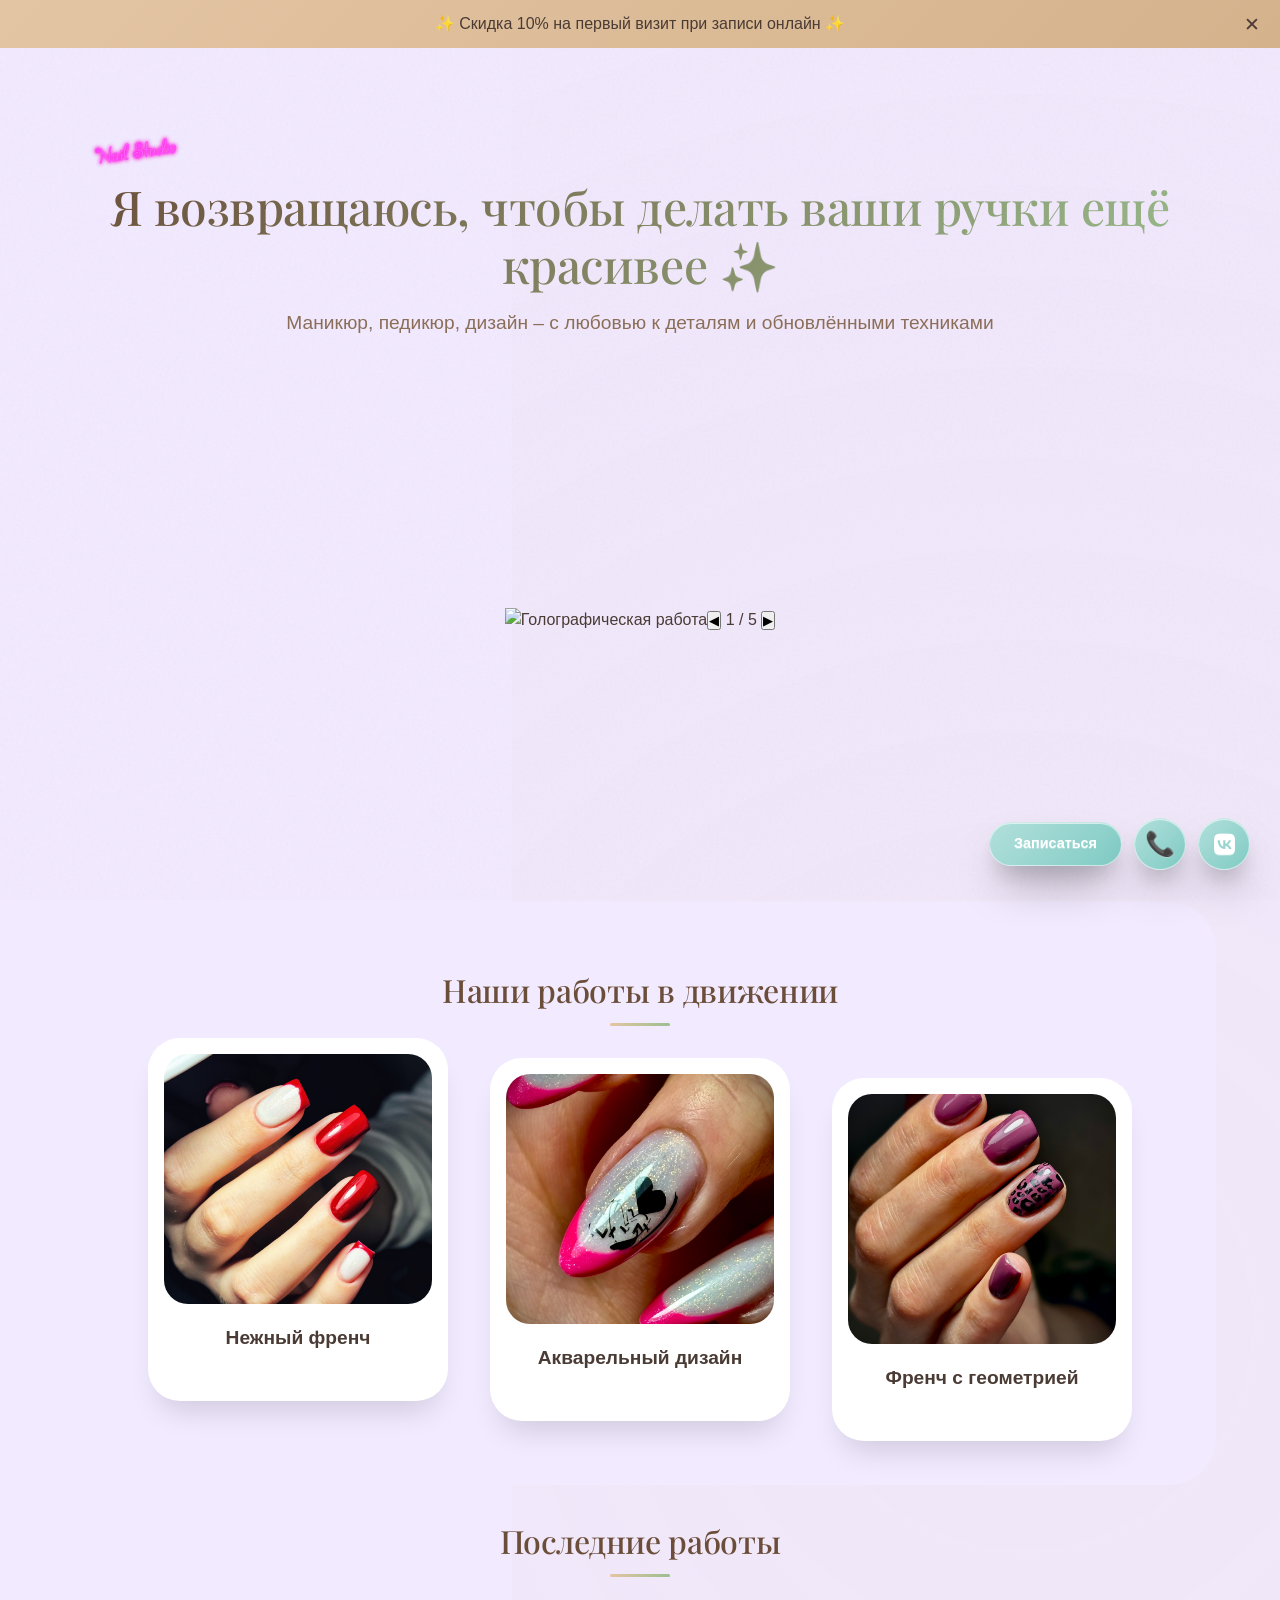
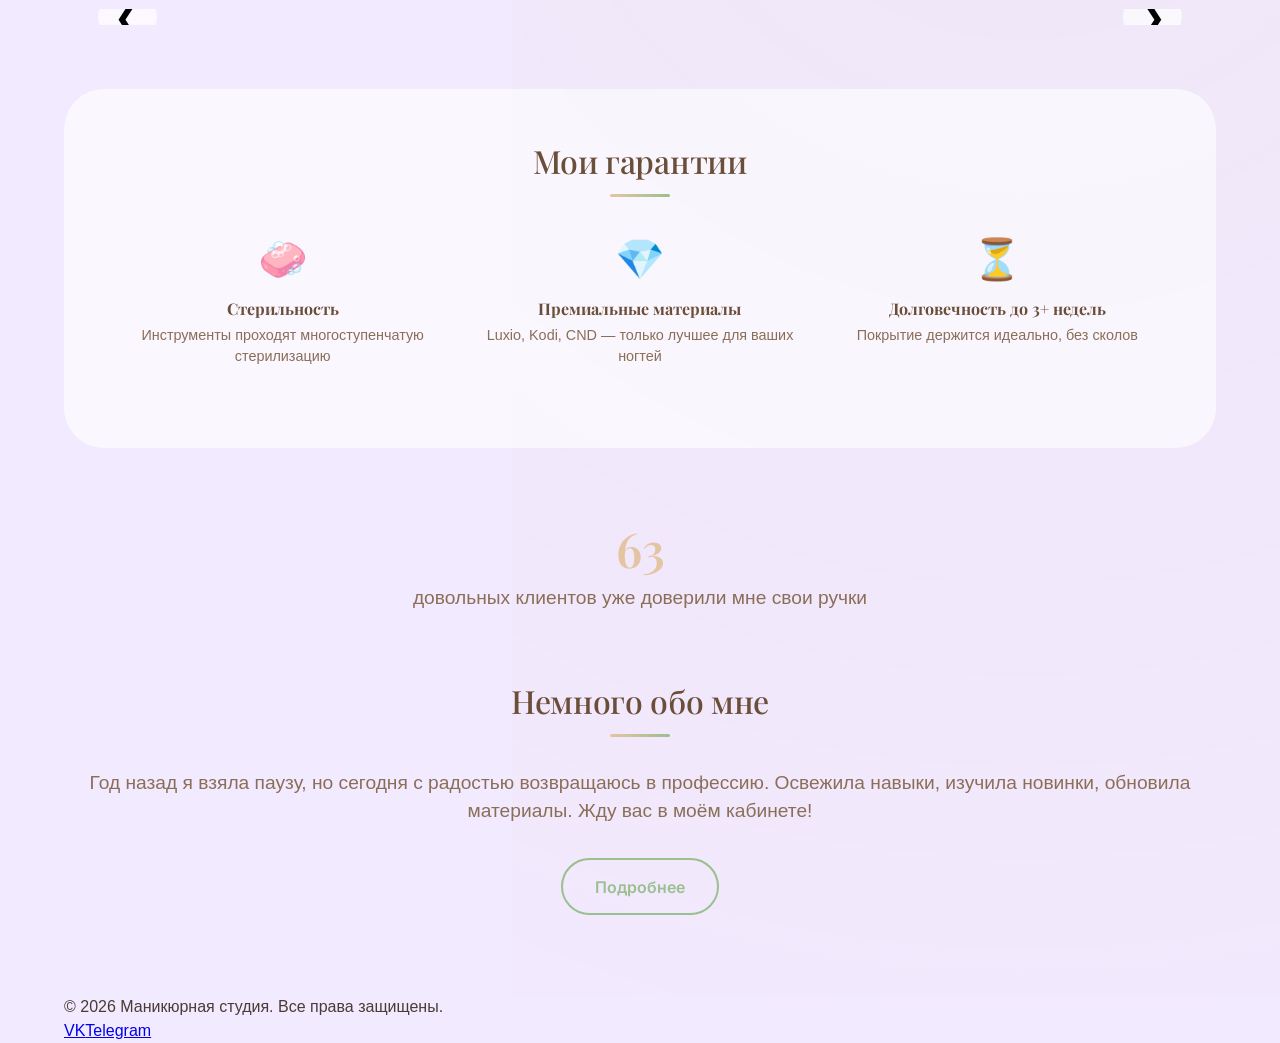
==== index.html @ 7c1c1760 "Update index.html" ====
<!DOCTYPE html>
<html lang="ru">
<head>
    <meta charset="UTF-8">
    <meta name="viewport" content="width=device-width, initial-scale=1.0, viewport-fit=cover">
    <title>Маникюрная студия | Портфолио</title>
    <link rel="stylesheet" href="style.css">
    <link rel="preconnect" href="https://fonts.googleapis.com">
    <link rel="preconnect" href="https://fonts.gstatic.com" crossorigin>
    <link href="https://fonts.googleapis.com/css2?family=Inter:opsz,wght@14..32,300;14..32,400;14..32,500;14..32,600&family=Playfair+Display:wght@400;500;600&display=swap" rel="stylesheet">
<!-- Подключение иконки VK -->
    <link rel="stylesheet" href="https://cdnjs.cloudflare.com/ajax/libs/font-awesome/6.0.0-beta3/css/all.min.css">
    <!-- Schema.org разметка -->
    <script type="application/ld+json">
    {
        "@context": "https://schema.org",
        "@type": "LocalBusiness",
        "name": "Маникюрная студия",
        "image": "https://murad-garaev.github.io/nail-portfolio/images/logo.jpg",
        "telephone": "+7 999 123-45-67",
        "email": "anna.nail@example.com",
        "priceRange": "₽₽",
        "aggregateRating": {
            "@type": "AggregateRating",
            "ratingValue": "5.0",
            "reviewCount": "150"
        }
    }
    </script>
</head>
<body>

<!-- Акционный баннер -->
<div class="promo-banner" id="promoBanner">
    ✨ Скидка 10% на первый визит при записи онлайн ✨
    <button class="close-banner" onclick="this.parentElement.style.display='none'">✕</button>
</div>


<main>
    <section class="hero">
        
        <div class="container hero-content">
            <!-- ЛОГОТИП ТЕПЕРЬ ЗДЕСЬ -->
            <div class="hero-logo">
                <img src="images/logo.png" alt="Nail Studio" class="logo-image">
            </div>
            
            <h1 id="heroTitle" class="nail-liquid-hero">Я возвращаюсь, чтобы делать ваши ручки ещё красивее ✨</h1>
            <p id="heroText">Маникюр, педикюр, дизайн – с любовью к деталям</p>

<!-- СЕКЦИЯ ГОЛОГРАФИЧЕСКОГО ПОДИУМА -->
<section class="hologram-podium">
    <div class="podium-container">
        <!-- 3D подиум (цилиндр) -->
        <div class="podium-cylinder">
            <div class="podium-top"></div>
            <div class="podium-body"></div>
            <div class="podium-shadow"></div>
        </div>

        <!-- Контейнер для фотографии и голограммы -->
        <div class="hologram-stage">
            <div class="light-beams" id="lightBeams"></div>
            <img id="hologramImage" class="hologram-img" src="" alt="Голографическая работа">
        </div>

        <!-- Кнопки управления -->
        <div class="podium-controls">
            <button class="ctrl-btn prev-btn" id="prevPhoto">◀</button>
            <span class="photo-counter" id="photoCounter">1 / 5</span>
            <button class="ctrl-btn next-btn" id="nextPhoto">▶</button>
        </div>
    </div>
</section>
            <!-- ДВИЖУЩИЕСЯ БЛОКИ ПО ДИАГОНАЛИ -->
<section class="moving-cards">
    <div class="container">
        <h2>Наши работы в движении</h2>
        <div class="cards-wrapper diagonal-layout">
            <!-- Блок 1: верхний левый, движется влево -->
            <div class="card moving-left diagonal-up" id="card1">
                <img src="images/card1.jpg" alt="Работа 1" loading="lazy">
                <p>Нежный френч</p>
            </div>
            <!-- Блок 2: центральный, движется вправо -->
            <div class="card moving-right diagonal-center" id="card2">
                <img src="images/card2.jpg" alt="Работа 2" loading="lazy">
                <p>Акварельный дизайн</p>
            </div>
            <!-- Блок 3: нижний правый, движется влево -->
            <div class="card moving-left diagonal-down" id="card3">
                <img src="images/card3.jpg" alt="Работа 3" loading="lazy">
                <p>Френч с геометрией</p>
            </div>
        </div>
    </div>
</section>
            
    <!-- Слайдер последних работ -->
    <section class="featured-works">
        <div class="container">
            <h2>Последние работы</h2>
            <div class="slider-container">
                <div class="slider-track"></div>
                <button class="slider-prev">❮</button>
                <button class="slider-next">❯</button>
                <div class="slider-dots"></div>
            </div>
        </div>
    </section>

    <!-- Блок гарантий -->
    <section class="guarantees animate-on-scroll">
        <div class="container">
            <h2>Мои гарантии</h2>
            <div class="guarantees-grid">
                <div class="guarantee-item">
                    <div class="guarantee-icon">🧼</div>
                    <h4>Стерильность</h4>
                    <p>Инструменты проходят многоступенчатую стерилизацию</p>
                </div>
                <div class="guarantee-item">
                    <div class="guarantee-icon">💎</div>
                    <h4>Премиальные материалы</h4>
                    <p>Luxio, Kodi, CND — только лучшее для ваших ногтей</p>
                </div>
                <div class="guarantee-item">
                    <div class="guarantee-icon">⏳</div>
                    <h4>Долговечность до 3+ недель</h4>
                    <p>Покрытие держится идеально, без сколов</p>
                </div>
            </div>
        </div>
    </section>

    <!-- Счётчик клиентов -->
    <section class="counter-section animate-on-scroll">
        <div class="container">
            <div class="counter-number" data-target="150">0</div>
            <p>довольных клиентов уже доверили мне свои ручки</p>
        </div>
    </section>

    <!-- Короткое "Обо мне" -->
    <section class="about-short animate-on-scroll">
        <div class="container">
            <h2>Немного обо мне</h2>
            <div id="shortAbout"></div>
            <a href="about.html" class="btn-secondary">Подробнее</a>
        </div>
    </section>
</main>

<footer>
    <div class="container">
        <p>&copy; 2026 Маникюрная студия. Все права защищены.</p>
        <div class="socials" id="footerSocials"></div>
    </div>
</footer>

<!-- Липкая кнопка для мобильных -->
<div class="floating-buttons">
    <a href="https://vk.com/away.php?to=https%3A%2F%2Fdikidi.ru%2F2018495" class="floating-btn floating-btn--main" target="_blank">
        Записаться
    </a>
    <a href="tel:+79066529488" class="floating-btn floating-btn--call">
        📞
    </a>
    <a href="https://vk.ru/garaeva_studio" class="floating-btn floating-btn--vk" target="_blank">
        <i class="fab fa-vk"></i>
    </a>
</div>

<script src="script.js"></script>
</body>
</html>
---- style.css ----
/* ========== БАЗОВЫЕ СТИЛИ ========== */
* {
    margin: 0;
    padding: 0;
    box-sizing: border-box;
}

body {
    font-family: 'Montserrat', sans-serif;
    background: #f2eaff;   /* пастельно-лавандовый */
    color: #4a3b35;        /* тёмный тёплый оттенок для текста (как был) */
    line-height: 1.5;
    scroll-behavior: smooth;
}

/* Текстура "холст" */
body::before {
    content: '';
    position: fixed;
    top: 0;
    left: 0;
    width: 100%;
    height: 100%;
    background-image: url("data:image/svg+xml,%3Csvg viewBox='0 0 400 400' xmlns='http://www.w3.org/2000/svg'%3E%3Cfilter id='noise'%3E%3CfeTurbulence type='fractalNoise' baseFrequency='0.8' numOctaves='3' stitchTiles='stitch'/%3E%3C/filter%3E%3Crect width='100%25' height='100%25' filter='url(%23noise)' opacity='0.05'/%3E%3C/svg%3E");
    pointer-events: none;
    z-index: 0;
}

.container {
    max-width: 1200px;
    margin: 0 auto;
    padding: 0 24px;
    position: relative;
    z-index: 1;
}

/* ========== ТИПОГРАФИКА ========== */
h1, h2, h3 {
    font-family: 'Playfair Display', serif;
    font-weight: 500;
    letter-spacing: -0.01em;
}

h1 {
    font-size: 3rem;
    line-height: 1.2;
    margin-bottom: 1rem;
    background: linear-gradient(135deg, #6b4e3a, #9bbf8f);
    -webkit-background-clip: text;
    background-clip: text;
    color: transparent;
}

h2 {
    font-size: 2rem;
    margin-bottom: 2rem;
    text-align: center;
    color: #6b4e3a;
    position: relative;
    padding-bottom: 0.75rem;
}

h2::after {
    content: '';
    position: absolute;
    bottom: 0;
    left: 50%;
    transform: translateX(-50%);
    width: 60px;
    height: 3px;
    background: linear-gradient(90deg, #e4c5a3, #9bbf8f);
    border-radius: 3px;
}

/* ========== ШАПКА ========== */
header {
    background: rgba(255, 255, 255, 0.95);
    backdrop-filter: blur(10px);
    box-shadow: 0 2px 20px rgba(0, 0, 0, 0.03);
    position: sticky;
    top: 0;
    z-index: 1000;
    border-bottom: 1px solid rgba(155, 191, 143, 0.2);
}

.header-flex {
    display: flex;
    justify-content: space-between;
    align-items: center;
    padding: 1rem 0;
}

.logo {
    font-family: 'Playfair Display', serif;
    font-size: 1.5rem;
    font-weight: 600;
    background: linear-gradient(135deg, #9bbf8f, #e4c5a3);
    -webkit-background-clip: text;
    background-clip: text;
    color: transparent;
    letter-spacing: -0.5px;
}

nav ul {
    display: flex;
    list-style: none;
    gap: 2rem;
}

nav a {
    text-decoration: none;
    color: #6b4e3a;
    font-weight: 500;
    transition: all 0.2s ease;
    position: relative;
}

nav a::after {
    content: '';
    position: absolute;
    bottom: -5px;
    left: 0;
    width: 0;
    height: 2px;
    background: #e4c5a3;
    transition: width 0.2s ease;
}

nav a:hover::after {
    width: 100%;
}

nav a:hover {
    color: #e4c5a3;
}

.mobile-menu-btn {
    display: none;
    font-size: 1.8rem;
    cursor: pointer;
    color: #6b4e3a;
}

/* Мобильное меню (полупрозрачное) */
.mobile-nav-overlay {
    position: fixed;
    top: 0;
    left: 0;
    width: 100%;
    height: 100%;
    background: rgba(255, 250, 245, 0.97);
    backdrop-filter: blur(12px);
    z-index: 2000;
    display: flex;
    flex-direction: column;
    justify-content: center;
    align-items: center;
    transform: translateX(100%);
    transition: transform 0.3s ease;
}

.mobile-nav-overlay.active {
    transform: translateX(0);
}

.mobile-nav-overlay ul {
    list-style: none;
    text-align: center;
    padding: 0;
}

.mobile-nav-overlay li {
    margin: 1.5rem 0;
}

.mobile-nav-overlay a {
    font-size: 1.5rem;
    text-decoration: none;
    color: #6b4e3a;
    font-weight: 500;
}

.mobile-nav-close {
    position: absolute;
    top: 20px;
    right: 20px;
    font-size: 2rem;
    cursor: pointer;
    color: #6b4e3a;
}

/* ========== ГЕРОЙ ========== */
.hero {
    padding: 80px 0;
    text-align: center;
    position: relative;
    overflow: hidden;
}

.hero::before {
    content: '';
    position: absolute;
    top: -50%;
    right: -20%;
    width: 80%;
    height: 200%;
    background: radial-gradient(circle, rgba(228,197,163,0.08) 0%, transparent 70%);
    pointer-events: none;
}

.hero-content {
    position: relative;
    z-index: 1;
}

.hero p {
    font-size: 1.2rem;
    color: #8b6e58;
    margin-bottom: 2rem;
}

/* ========== КНОПКИ ========== */
.btn-primary, .btn-secondary, .btn-sticky {
    display: inline-block;
    padding: 0.9rem 2rem;
    border-radius: 60px;
    text-decoration: none;
    font-weight: 600;
    transition: all 0.2s ease;
    cursor: pointer;
    border: none;
    font-family: 'Inter', sans-serif;
}

.btn-primary {
    background: linear-gradient(135deg, #9bbf8f, #7fa372);
    color: white;
    box-shadow: 0 8px 20px rgba(155, 191, 143, 0.3);
}

.btn-primary:hover {
    transform: translateY(-2px);
    box-shadow: 0 12px 28px rgba(155, 191, 143, 0.4);
    filter: brightness(1.02);
}

.btn-secondary {
    background: transparent;
    border: 2px solid #9bbf8f;
    color: #9bbf8f;
}

.btn-secondary:hover {
    background: #9bbf8f;
    color: white;
    transform: translateY(-2px);
    box-shadow: 0 8px 20px rgba(155, 191, 143, 0.2);
}

/* Акционная кнопка */
.btn-accent {
    background: linear-gradient(135deg, #e4c5a3, #d4b28c);
    color: #4a3b35;
    box-shadow: 0 4px 12px rgba(228,197,163,0.3);
}

.btn-accent:hover {
    transform: translateY(-2px);
    box-shadow: 0 8px 20px rgba(228,197,163,0.4);
    filter: brightness(1.02);
}

/* Липкая кнопка для мобильных */
.btn-sticky {
    position: fixed;
    bottom: 20px;
    right: 20px;
    background: linear-gradient(135deg, #e4c5a3, #d4b28c);
    color: #4a3b35;
    box-shadow: 0 4px 20px rgba(0,0,0,0.2);
    z-index: 1000;
    display: none;
    padding: 0.8rem 1.5rem;
}

@media (max-width: 768px) {
    .btn-sticky {
        display: block;
    }
}

/* ========== КАРТОЧКИ ========== */
.works-grid, .services-list, .reviews-grid, .blog-list {
    display: grid;
    grid-template-columns: repeat(auto-fill, minmax(300px, 1fr));
    gap: 2rem;
    margin: 3rem 0;
}

.work-card, .service-item, .review-card, .blog-post {
    background: white;
    border-radius: 32px;
    overflow: hidden;
    box-shadow: 0 20px 35px -12px rgba(0, 0, 0, 0.15);
    transition: all 0.3s ease;
    cursor: pointer;
}

.work-card:hover, .service-item:hover, .review-card:hover, .blog-post:hover {
    transform: translateY(-8px);
    box-shadow: 0 30px 45px -15px rgba(0, 0, 0, 0.25);
}

.work-card img {
    width: 100%;
    height: 280px;
    object-fit: cover;
    transition: transform 0.4s ease;
}

.work-card:hover img {
    transform: scale(1.03);
}

.work-card h3, .service-item h3, .review-card h3 {
    padding: 1.2rem 1.2rem 0.5rem;
    font-size: 1.2rem;
    color: #6b4e3a;
    font-family: 'Playfair Display', serif;
}

.work-card p, .service-item p, .review-card p {
    padding: 0 1.2rem 1.2rem;
    color: #8b6e58;
}

.price {
    display: inline-block;
    margin-top: 0.5rem;
    font-size: 1.2rem;
    font-weight: 600;
    color: #e4c5a3;
}

/* ========== БЛОК ГАРАНТИЙ ========== */
.guarantees {
    background: rgba(255, 255, 255, 0.6);
    border-radius: 40px;
    padding: 3rem 2rem;
    margin: 4rem 0;
    text-align: center;
}

.guarantees-grid {
    display: flex;
    justify-content: center;
    flex-wrap: wrap;
    gap: 2rem;
    margin-top: 2rem;
}

.guarantee-item {
    flex: 1;
    min-width: 180px;
    text-align: center;
}

.guarantee-icon {
    font-size: 2.5rem;
    margin-bottom: 0.5rem;
}

.guarantee-item h4 {
    font-family: 'Playfair Display', serif;
    margin-bottom: 0.25rem;
    color: #6b4e3a;
}

.guarantee-item p {
    font-size: 0.9rem;
    color: #8b6e58;
}

/* ========== СЧЁТЧИК КЛИЕНТОВ ========== */
.counter-section {
    text-align: center;
    margin: 4rem 0;
}

.counter-number {
    font-size: 3rem;
    font-weight: 600;
    color: #e4c5a3;
    font-family: 'Playfair Display', serif;
}

/* ========== АКЦИОННЫЙ БАННЕР ========== */
.promo-banner {
    background: linear-gradient(135deg, #e4c5a3, #d4b28c);
    color: #4a3b35;
    text-align: center;
    padding: 0.75rem;
    font-weight: 500;
    position: relative;
    z-index: 1001;
}

.promo-banner .close-banner {
    position: absolute;
    right: 20px;
    top: 50%;
    transform: translateY(-50%);
    cursor: pointer;
    background: none;
    border: none;
    font-size: 1.2rem;
    color: #4a3b35;
}

/* ========== ФОРМА ЗАПИСИ ========== */
.booking-form {
    background: white;
    border-radius: 32px;
    padding: 2rem;
    max-width: 500px;
    margin: 2rem auto;
    box-shadow: 0 20px 35px -12px rgba(0, 0, 0, 0.1);
}

.form-group {
    margin-bottom: 1rem;
}

.form-group input {
    width: 100%;
    padding: 0.8rem;
    border: 1px solid #e4c5a3;
    border-radius: 60px;
    font-family: 'Inter', sans-serif;
}

.form-group input:focus {
    outline: none;
    border-color: #9bbf8f;
    box-shadow: 0 0 0 3px rgba(155,191,143,0.2);
}

/* ========== АНИМАЦИИ ========== */
@keyframes fadeInUp {
    from {
        opacity: 0;
        transform: translateY(20px);
    }
    to {
        opacity: 1;
        transform: translateY(0);
    }
}

.animate-on-scroll {
    opacity: 0;
    transform: translateY(20px);
    transition: opacity 0.6s ease, transform 0.6s ease;
}

.animate-on-scroll.visible {
    opacity: 1;
    transform: translateY(0);
}

/* ========== ЛАЙТБОКС ========== */
.lightbox {
    display: none;
    position: fixed;
    top: 0;
    left: 0;
    width: 100%;
    height: 100%;
    background: rgba(0, 0, 0, 0.9);
    z-index: 2000;
    justify-content: center;
    align-items: center;
    cursor: pointer;
}

.lightbox.active {
    display: flex;
}

.lightbox img {
    max-width: 90%;
    max-height: 90%;
    object-fit: contain;
    border-radius: 16px;
    box-shadow: 0 20px 40px rgba(0, 0, 0, 0.3);
}

.lightbox-close {
    position: absolute;
    top: 20px;
    right: 30px;
    color: white;
    font-size: 40px;
    font-weight: 300;
    cursor: pointer;
    transition: transform 0.2s;
}

.lightbox-close:hover {
    transform: scale(1.1);
}

/* ========== АДАПТИВНОСТЬ ========== */
@media (max-width: 768px) {
    .container {
        padding: 0 20px;
    }

    h1 {
        font-size: 2rem;
    }

    h2 {
        font-size: 1.5rem;
    }

    nav ul {
        display: none;
    }

    .mobile-menu-btn {
        display: block;
    }

    .works-grid, .services-list, .reviews-grid, .blog-list {
        grid-template-columns: 1fr;
        gap: 1.5rem;
    }

    .hero {
        padding: 50px 0;
    }

    .guarantees-grid {
        flex-direction: column;
        align-items: center;
    }
}

/* ========== СЛАЙДЕР ========== */
.slider-container {
    position: relative;
    overflow: hidden;
    border-radius: 32px;
    margin: 2rem 0;
}

.slider-track {
    display: flex;
    transition: transform 0.5s ease;
}

.slider-slide {
    flex: 0 0 100%;
    text-align: center;
    padding: 1rem;
}

.slider-slide img {
    width: 100%;
    max-height: 400px;
    object-fit: cover;
    border-radius: 24px;
}

.slider-prev, .slider-next {
    position: absolute;
    top: 50%;
    transform: translateY(-50%);
    background: rgba(255,255,255,0.7);
    border: none;
    font-size: 2rem;
    cursor: pointer;
    padding: 0.5rem 1rem;
    border-radius: 50%;
    backdrop-filter: blur(4px);
    transition: 0.2s;
}

.slider-prev:hover, .slider-next:hover {
    background: rgba(255,255,255,0.9);
}

.slider-prev { left: 10px; }
.slider-next { right: 10px; }

.slider-dots {
    text-align: center;
    margin-top: 1rem;
}

.dot {
    display: inline-block;
    width: 10px;
    height: 10px;
    border-radius: 50%;
    background: #d4c5b0;
    margin: 0 5px;
    cursor: pointer;
    transition: 0.2s;
}

.dot.active {
    background: #9bbf8f;
    width: 20px;
    border-radius: 5px;
}

/* ========== ПОПАП ПРИ ВЫХОДЕ ========== */
.exit-popup {
    position: fixed;
    top: 0;
    left: 0;
    width: 100%;
    height: 100%;
    background: rgba(0,0,0,0.7);
    backdrop-filter: blur(5px);
    z-index: 3000;
    display: none;
    justify-content: center;
    align-items: center;
}

.exit-popup.active {
    display: flex;
}

.exit-popup-content {
    background: white;
    border-radius: 32px;
    padding: 2rem;
    text-align: center;
    max-width: 400px;
    position: relative;
    animation: fadeInUp 0.3s ease;
}

.exit-popup-close {
    position: absolute;
    top: 15px;
    right: 20px;
    font-size: 1.5rem;
    cursor: pointer;
}

/* ========== СТРАНИЦА КОНТАКТОВ ========== */
.contacts-page {
    padding: 3rem 0;
}

.contacts-info {
    background: white;
    border-radius: 32px;
    padding: 2rem;
    max-width: 600px;
    margin: 2rem auto;
    box-shadow: 0 20px 35px -12px rgba(0, 0, 0, 0.1);
    text-align: center;
}

.contacts-info p {
    margin: 0.8rem 0;
    font-size: 1.1rem;
}

.contacts-info .social-links {
    margin-top: 1rem;
    display: flex;
    justify-content: center;
    gap: 1.5rem;
}

.contacts-info .social-links a {
    text-decoration: none;
    color: #9bbf8f;
    font-weight: 500;
    transition: color 0.2s;
}

.contacts-info .social-links a:hover {
    color: #e4c5a3;
}

.work-info {
    background: rgba(255, 255, 255, 0.6);
    border-radius: 32px;
    padding: 2rem;
    margin: 2rem auto;
    max-width: 600px;
    text-align: center;
}

.work-info h3 {
    font-family: 'Playfair Display', serif;
    color: #6b4e3a;
    margin: 1rem 0 0.5rem;
}

.work-info h3:first-child {
    margin-top: 0;
}

.booking-section {
    margin-top: 3rem;
}

.booking-section h2 {
    margin-bottom: 1.5rem;
}

.booking-form {
    max-width: 500px;
    margin: 0 auto;
    background: white;
    border-radius: 32px;
    padding: 2rem;
    box-shadow: 0 20px 35px -12px rgba(0, 0, 0, 0.1);
}

.form-group {
    margin-bottom: 1rem;
}

.form-group input,
.form-group textarea {
    width: 100%;
    padding: 0.8rem 1rem;
    border: 1px solid #e4c5a3;
    border-radius: 60px;
    font-family: 'Inter', sans-serif;
    font-size: 1rem;
    transition: all 0.2s;
}

.form-group textarea {
    border-radius: 24px;
    resize: vertical;
}

.form-group input:focus,
.form-group textarea:focus {
    outline: none;
    border-color: #9bbf8f;
    box-shadow: 0 0 0 3px rgba(155, 191, 143, 0.2);
}

.form-note {
    text-align: center;
    font-size: 0.8rem;
    color: #8b6e58;
    margin-top: 1rem;
}

/* Адаптив */
@media (max-width: 768px) {
    .contacts-info,
    .work-info,
    .booking-form {
        margin: 1.5rem;
        padding: 1.5rem;
    }
}

/* ========== СТРАНИЦА ПОРТФОЛИО ========== */
.portfolio-page {
    padding: 3rem 0;
}

.portfolio-intro {
    text-align: center;
    font-size: 1.1rem;
    color: #8b6e58;
    margin-bottom: 2rem;
    max-width: 700px;
    margin-left: auto;
    margin-right: auto;
}

/* Фильтр */
.portfolio-filter {
    display: flex;
    justify-content: center;
    flex-wrap: wrap;
    gap: 1rem;
    margin-bottom: 2rem;
}

.filter-btn {
    background: transparent;
    border: 2px solid #e4c5a3;
    padding: 0.5rem 1.5rem;
    border-radius: 60px;
    font-family: 'Inter', sans-serif;
    font-weight: 500;
    color: #6b4e3a;
    cursor: pointer;
    transition: all 0.2s ease;
}

.filter-btn:hover,
.filter-btn.active {
    background: #e4c5a3;
    color: #4a3b35;
    border-color: #e4c5a3;
}

/* Сетка работ */
.works-grid {
    display: grid;
    grid-template-columns: repeat(auto-fill, minmax(320px, 1fr));
    gap: 2rem;
    margin-top: 2rem;
}

.work-card {
    background: white;
    border-radius: 32px;
    overflow: hidden;
    box-shadow: 0 20px 35px -12px rgba(0, 0, 0, 0.1);
    transition: all 0.3s ease;
    cursor: pointer;
}

.work-card:hover {
    transform: translateY(-8px);
    box-shadow: 0 30px 45px -15px rgba(0, 0, 0, 0.2);
}

.work-card img {
    width: 100%;
    height: 300px;
    object-fit: cover;
    transition: transform 0.4s ease;
}

.work-card:hover img {
    transform: scale(1.03);
}

.work-card h3 {
    font-family: 'Playfair Display', serif;
    font-size: 1.2rem;
    padding: 1rem 1rem 0.3rem;
    color: #6b4e3a;
}

.work-card p {
    padding: 0 1rem 1.2rem;
    color: #8b6e58;
    font-size: 0.9rem;
}

/* Анимация появления карточек */
.work-card {
    opacity: 0;
    transform: translateY(20px);
    animation: fadeInUp 0.5s ease forwards;
}

@keyframes fadeInUp {
    to {
        opacity: 1;
        transform: translateY(0);
    }
}

/* Адаптив */
@media (max-width: 768px) {
    .works-grid {
        grid-template-columns: 1fr;
        gap: 1.5rem;
    }
    
    .filter-btn {
        padding: 0.4rem 1.2rem;
        font-size: 0.9rem;
    }
}

/* ========== ПЛАВАЮЩИЕ КНОПКИ (ГЛУБОКИЕ ТЕНИ, ОБВОДКА, МИНИМАЛЬНОЕ РАЗМЫТИЕ) ========== */
.floating-buttons {
    position: fixed;
    bottom: 20px;
    left: 0;
    right: 0;
    display: flex;
    justify-content: center;
    align-items: center;
    gap: 16px;
    z-index: 1000;
    pointer-events: none;
}

.floating-btn {
    pointer-events: auto;
    border: none;
    border-radius: 60px;
    font-family: 'Montserrat', sans-serif;
    font-weight: 600;
    text-decoration: none;
    transition: all 0.2s cubic-bezier(0.2, 0.9, 0.4, 1.1);
    backdrop-filter: blur(4px);        /* минимальное размытие */
    background: linear-gradient(135deg, #b2dfdb, #80cbc4); /* бирюзовый градиент */
    color: #ffffff;
    text-shadow: 0 1px 0 rgba(255, 255, 255, 0.3);
    
    /* глубокая многослойная тень */
    box-shadow: 
        0 25px 45px -12px rgba(0, 0, 0, 0.4),
        0 15px 22px -8px rgba(0, 0, 0, 0.2),
        inset 0 1px 0 rgba(255, 255, 255, 0.6);
    
    /* мягкая белая обводка */
    border: 1px solid rgba(255, 255, 255, 0.5);
}

/* Основная кнопка "Записаться" */
.floating-btn--main {
    padding: 12px 28px;
    font-size: 1rem;
    min-width: 160px;
    text-align: center;
}

/* Круглые кнопки (звонок и VK) */
.floating-btn--call,
.floating-btn--vk {
    width: 52px;
    height: 52px;
    border-radius: 50%;
    display: flex;
    align-items: center;
    justify-content: center;
    font-size: 1.5rem;
}

/* Анимация при наведении (лёгкое увеличение, усиление теней и обводки) */
.floating-btn:hover {
    transform: translateY(-2px);
    box-shadow: 
        0 20px 40px -10px rgba(0, 0, 0, 0.5),
        0 8px 15px -6px rgba(0, 0, 0, 0.25),
        inset 0 1px 0 rgba(255, 255, 255, 0.8);
    border-color: rgba(255, 255, 255, 0.7);
    backdrop-filter: blur(6px);
}

/* Анимация при нажатии (актив) */
.floating-btn:active {
    transform: scale(0.96);
    transition: transform 0.05s cubic-bezier(0.2, 0.9, 0.4, 1.1);
    backdrop-filter: blur(2px);
    box-shadow: 
        0 5px 15px -3px rgba(0, 0, 0, 0.3),
        inset 0 1px 2px rgba(0, 0, 0, 0.1);
}

/* Адаптив: на десктопе кнопки в правом углу */
@media (min-width: 769px) {
    .floating-buttons {
        bottom: 30px;
        right: 30px;
        left: auto;
        justify-content: flex-end;
        gap: 12px;
    }
    .floating-btn--main {
        padding: 10px 24px;
        font-size: 0.9rem;
        min-width: auto;
    }
}

/* Логотип-картинка */
.logo-image {
    height: 50px;        /* регулируйте под свой дизайн */
    width: auto;
    display: block;
    max-width: 100%;
}

@media (max-width: 768px) {
    .logo-image {
        height: 40px;
    }
}

/* ========== ДВИЖУЩИЕСЯ БЛОКИ ========== */
.moving-cards {
    padding: 4rem 0;
    background: #f2eaff;
    overflow-x: hidden;
}

.cards-wrapper {
    display: flex;
    justify-content: center;
    align-items: center;
    gap: 2rem;
    flex-wrap: wrap;
    margin-top: 2rem;
}

/* Общие стили карточки */
.card {
    flex: 1;
    min-width: 250px;
    max-width: 300px;
    background: white;
    border-radius: 32px;
    padding: 1rem;
    text-align: center;
    box-shadow: 0 20px 30px -12px rgba(0, 0, 0, 0.15);
    transition: transform 0.2s;
}

.card img {
    width: 100%;
    height: 250px;
    object-fit: cover;
    border-radius: 24px;
}

.card p {
    margin-top: 0.8rem;
    font-weight: 600;
    color: #4a3b35;
}

/* ===== ДИАГОНАЛЬНОЕ СМЕЩЕНИЕ ===== */
.diagonal-up {
    transform: translateY(-20px) translateX(-10px);
}

.diagonal-center {
    transform: translateY(0) translateX(0);
}

.diagonal-down {
    transform: translateY(20px) translateX(10px);
}

/* ===== АНИМАЦИЯ ДВИЖЕНИЯ ===== */
.moving-left {
    animation: slideLeft 4s ease-in-out infinite alternate;
}

.moving-right {
    animation: slideRight 4s ease-in-out infinite alternate;
}

/* Ключевые кадры */
@keyframes slideLeft {
    0% { transform: translateX(0); }
    100% { transform: translateX(-30px); }
}

@keyframes slideRight {
    0% { transform: translateX(0); }
    100% { transform: translateX(30px); }
}

/* ===== АСИНХРОННОСТЬ (разная скорость и задержка) ===== */
#card1 {
    animation-duration: 3.5s;
    animation-delay: 0s;
}

#card2 {
    animation-duration: 5s;
    animation-delay: 0.5s;
}

#card3 {
    animation-duration: 4.2s;
    animation-delay: 1s;
}

/* ===== АДАПТИВ ДЛЯ МОБИЛЬНЫХ ===== */
@media (max-width: 768px) {
    .cards-wrapper {
        flex-direction: column;
        align-items: center;
        gap: 2rem;
    }
    
    /* Убираем диагональ и уменьшаем амплитуду движения */
    .diagonal-up, .diagonal-down {
        transform: none;
    }
    
    @keyframes slideLeft {
        0% { transform: translateX(0); }
        100% { transform: translateX(-15px); }
    }
    
    @keyframes slideRight {
        0% { transform: translateX(0); }
        100% { transform: translateX(15px); }
    }
}
.moving-cards {
    padding: 4rem 0;
    background: #f2eaff;
    overflow-x: hidden;
    border-radius: 48px;        /* закругление углов секции */
    margin: 2rem 0;             /* отступы, чтобы секция не прилипала к краям */
}

/* ========== ПОДИУМ (ВИД СБОКУ) ========== */
.podium-section {
    position: relative;
    background: radial-gradient(circle at 30% 20%, #1a1a1a, #050505);
    padding: 80px 20px;
    display: flex;
    justify-content: center;
    align-items: center;
    overflow: hidden;
}

.podium-container {
    position: relative;
    width: 500px;
    height: 500px;
    max-width: 90vw;
    max-height: 90vw;
    margin: 0 auto;
    display: flex;
    justify-content: center;
    align-items: center;
}

/* Сам подиум — вид сбоку (эллипс) */
.podium {
    position: absolute;
    width: 100%;
    height: 70%;
    bottom: 15%;
    background: radial-gradient(ellipse at 30% 20%, #2c2c2c, #111);
    border-radius: 50% / 15% 15% 50% 50%;
    box-shadow: 0 20px 30px rgba(0, 0, 0, 0.7), inset 0 2px 2px rgba(255, 255, 255, 0.05);
    z-index: 0;
}

/* Тень под подиумом */
.podium::after {
    content: '';
    position: absolute;
    bottom: -20px;
    left: 10%;
    width: 80%;
    height: 30px;
    background: rgba(0, 0, 0, 0.6);
    border-radius: 50%;
    filter: blur(12px);
    z-index: -1;
}

/* Карусель поверх подиума */
.podium-carousel {
    position: relative;
    width: 80%;
    height: 70%;
    display: flex;
    align-items: center;
    justify-content: space-between;
    z-index: 2;
    gap: 10px;
}

.carousel-track-container {
    flex: 1;
    overflow: hidden;
    height: 100%;
    display: flex;
    justify-content: center;
    align-items: center;
}

.carousel-track {
    display: flex;
    transition: transform 0.5s cubic-bezier(0.25, 0.8, 0.25, 1);
    width: 100%;
    height: 100%;
    align-items: center;
}

.carousel-slide {
    flex: 0 0 100%;
    display: flex;
    justify-content: center;
    align-items: center;
}

.carousel-slide img {
    width: 70%;
    max-width: 260px;
    aspect-ratio: 1 / 1;
    border-radius: 50%;
    object-fit: cover;
    box-shadow: 0 15px 30px rgba(0, 0, 0, 0.4);
    border: 3px solid rgba(255, 255, 255, 0.2);
    transition: transform 0.3s, box-shadow 0.3s;
}

.carousel-slide img:hover {
    transform: scale(1.02);
    box-shadow: 0 20px 35px rgba(0, 0, 0, 0.5);
}

/* Кнопки */
.carousel-btn {
    background: rgba(30, 30, 30, 0.7);
    backdrop-filter: blur(5px);
    border: none;
    color: white;
    font-size: 1.8rem;
    width: 48px;
    height: 48px;
    border-radius: 50%;
    cursor: pointer;
    transition: all 0.2s;
    display: flex;
    align-items: center;
    justify-content: center;
    box-shadow: 0 2px 8px rgba(0,0,0,0.3);
}

.carousel-btn:hover {
    background: rgba(0, 0, 0, 0.9);
    transform: scale(1.05);
}

/* Индикаторы */
.carousel-indicators {
    position: absolute;
    bottom: -30px;
    left: 50%;
    transform: translateX(-50%);
    display: flex;
    gap: 12px;
    z-index: 2;
}

.indicator {
    width: 10px;
    height: 10px;
    border-radius: 50%;
    background: rgba(255, 255, 255, 0.4);
    cursor: pointer;
    transition: all 0.2s;
}

.indicator.active {
    background: white;
    transform: scale(1.2);
}

/* Адаптив */
@media (max-width: 768px) {
    .podium-container {
        width: 320px;
        height: 320px;
    }
    .carousel-btn {
        width: 36px;
        height: 36px;
        font-size: 1.2rem;
    }
    .carousel-slide img {
        width: 80%;
    }
    .carousel-indicators {
        bottom: -20px;
    }
}

/* ========== ЭФФЕКТ ВЕРТИКАЛЬНОЙ РАМКИ (СТОИТ НА ПОДИУМЕ) ========== */
.carousel-slide {
    position: relative;
    perspective: 600px;
    transform-style: preserve-3d;
}

.carousel-slide img {
    display: block;
    width: 70%;
    max-width: 260px;
    aspect-ratio: 1 / 1;
    border-radius: 50%;
    object-fit: cover;
    box-shadow: 
        0 15px 25px -10px rgba(0, 0, 0, 0.5),   /* тень вниз (на подиум) */
        0 0 0 5px rgba(255, 255, 255, 0.15),    /* светлая окантовка */
        0 0 0 8px rgba(0, 0, 0, 0.3);           /* тёмная рамка (толщина) */
    transform: rotateX(15deg) rotateY(0deg);    /* небольшой наклон назад */
    transform-origin: bottom center;
    transition: all 0.3s;
}

/* Имитация тени от рамки на подиуме (под фото) */
.carousel-slide::before {
    content: '';
    position: absolute;
    bottom: -15px;
    left: 50%;
    width: 80%;
    height: 20px;
    background: radial-gradient(ellipse, rgba(0,0,0,0.6), transparent);
    transform: translateX(-50%) rotateX(0deg);
    filter: blur(8px);
    border-radius: 50%;
    z-index: -1;
}

/* При наведении можно усилить эффект */
.carousel-slide:hover img {
    transform: rotateX(10deg) translateY(-5px);
    box-shadow: 0 20px 30px -10px rgba(0, 0, 0, 0.6), 0 0 0 5px rgba(255,255,255,0.2), 0 0 0 8px rgba(0,0,0,0.4);
}

.carousel-slide:hover::before {
    bottom: -20px;
    width: 85%;
    filter: blur(10px);
}
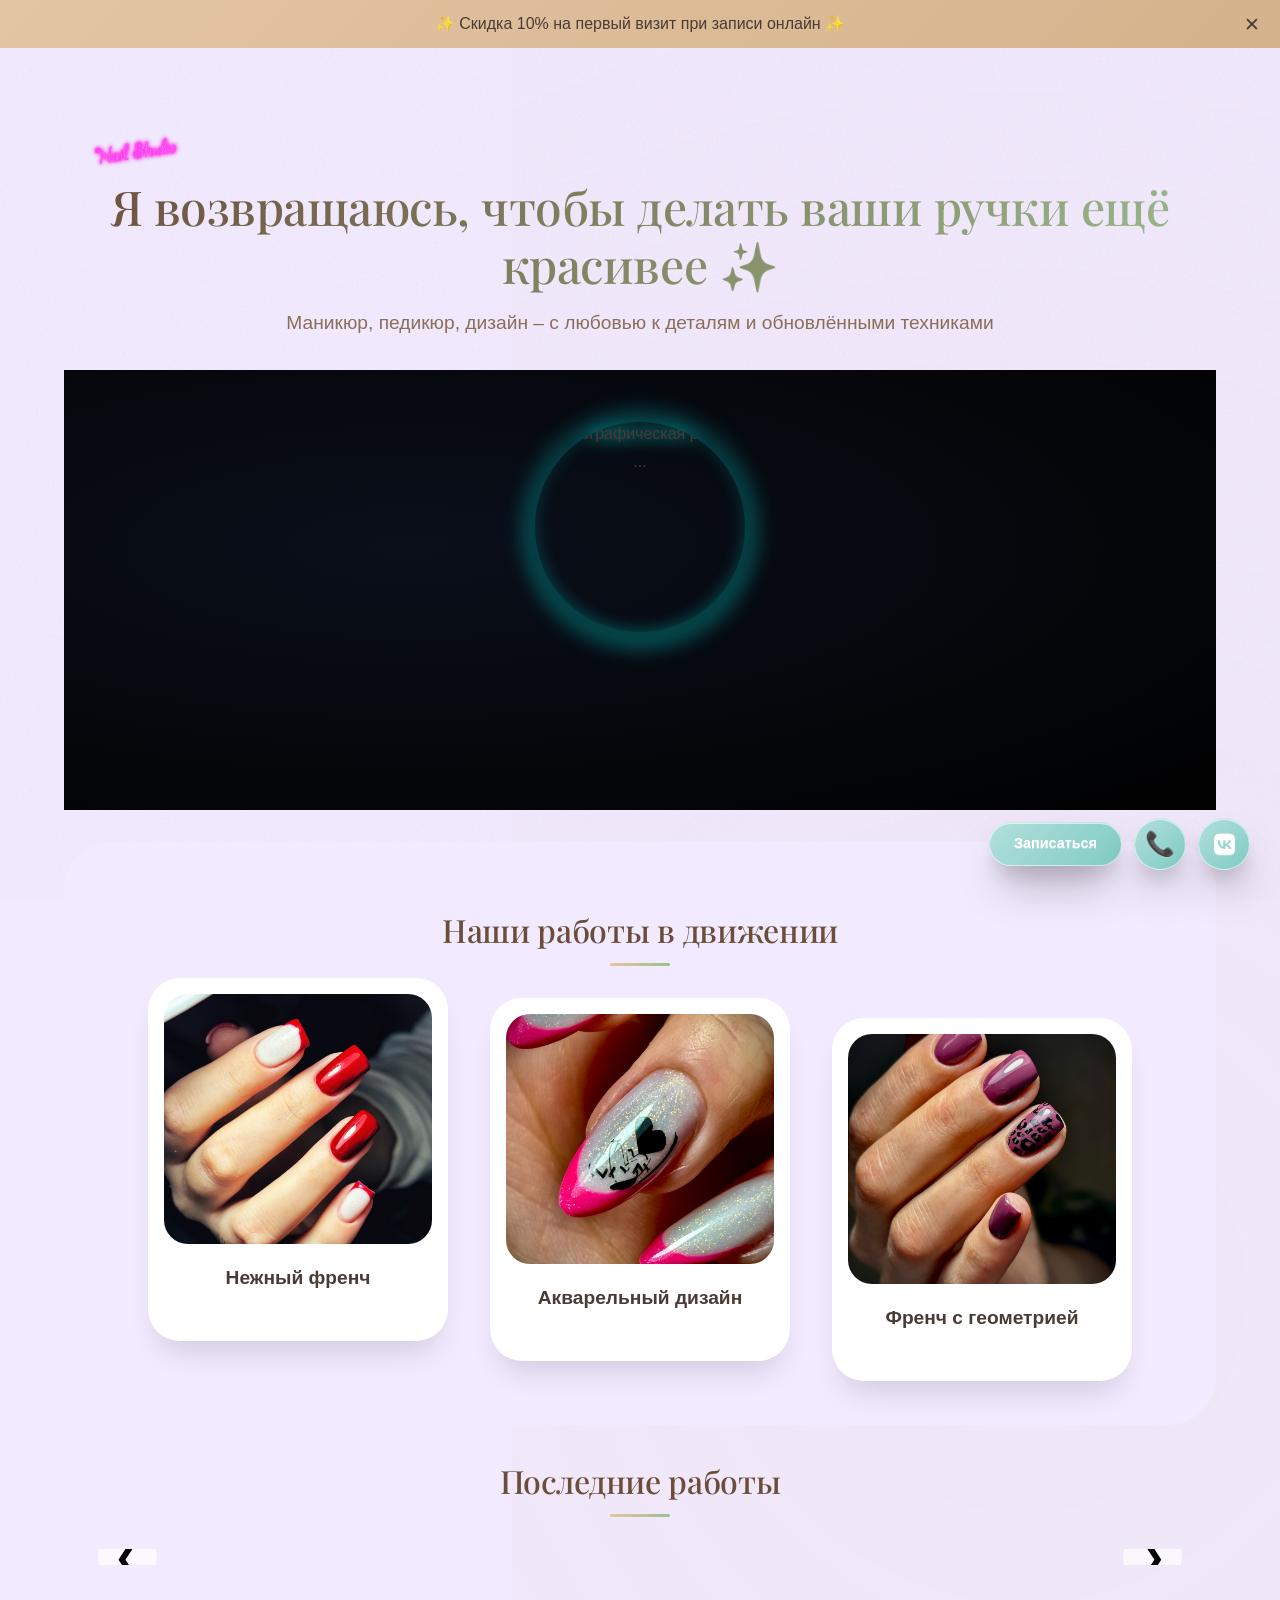
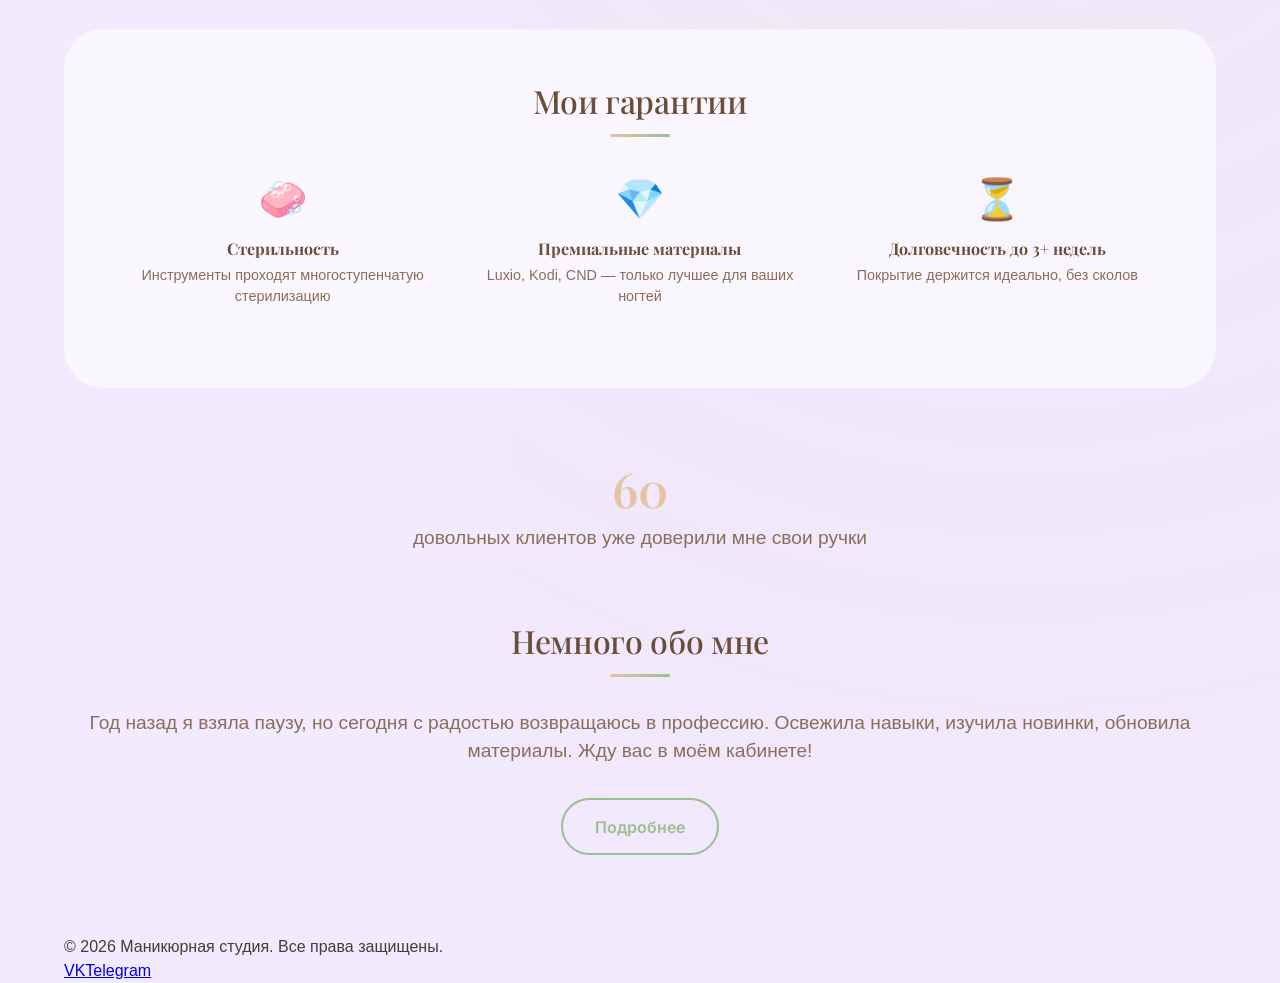
==== commit d8988874: "Update index.html" ====
--- a/index.html
+++ b/index.html
@@ -52,24 +52,11 @@
 <!-- СЕКЦИЯ ГОЛОГРАФИЧЕСКОГО ПОДИУМА -->
 <section class="hologram-podium">
     <div class="podium-container">
-        <!-- 3D подиум (цилиндр) -->
-        <div class="podium-cylinder">
-            <div class="podium-top"></div>
-            <div class="podium-body"></div>
-            <div class="podium-shadow"></div>
-        </div>
-
-        <!-- Контейнер для фотографии и голограммы -->
+        <div class="podium-cylinder">...</div>
         <div class="hologram-stage">
-            <div class="light-beams" id="lightBeams"></div>
+            <div class="glow-mist" id="glowMist"></div>
+            <div class="glow-particles" id="glowParticles"></div>
             <img id="hologramImage" class="hologram-img" src="" alt="Голографическая работа">
-        </div>
-
-        <!-- Кнопки управления -->
-        <div class="podium-controls">
-            <button class="ctrl-btn prev-btn" id="prevPhoto">◀</button>
-            <span class="photo-counter" id="photoCounter">1 / 5</span>
-            <button class="ctrl-btn next-btn" id="nextPhoto">▶</button>
         </div>
     </div>
 </section>
--- a/style.css
+++ b/style.css
@@ -1117,220 +1117,184 @@
     margin: 2rem 0;             /* отступы, чтобы секция не прилипала к краям */
 }
 
-/* ========== ПОДИУМ (ВИД СБОКУ) ========== */
-.podium-section {
-    position: relative;
-    background: radial-gradient(circle at 30% 20%, #1a1a1a, #050505);
+/* ========== ГОЛОГРАФИЧЕСКИЙ ПОДИУМ ========== */
+.hologram-podium {
+    background: radial-gradient(ellipse at 30% 40%, #0a0f1a, #010101);
     padding: 80px 20px;
     display: flex;
     justify-content: center;
     align-items: center;
     overflow: hidden;
+    position: relative;
 }
 
 .podium-container {
     position: relative;
-    width: 500px;
-    height: 500px;
+    width: 600px;
     max-width: 90vw;
-    max-height: 90vw;
-    margin: 0 auto;
-    display: flex;
+    height: auto;
+    display: flex;
+    flex-direction: column;
+    align-items: center;
     justify-content: center;
-    align-items: center;
-}
-
-/* Сам подиум — вид сбоку (эллипс) */
-.podium {
+}
+
+/* 3D ЦИЛИНДРИЧЕСКИЙ ПОДИУМ (ЧЁРНЫЙ МАТОВЫЙ) */
+.podium-cylinder {
+    position: relative;
+    width: 100%;
+    height: 0;
+    padding-bottom: 40%; /* высота цилиндра относительно ширины */
+    margin-bottom: 40px;
+}
+
+.podium-top {
     position: absolute;
-    width: 100%;
-    height: 70%;
-    bottom: 15%;
-    background: radial-gradient(ellipse at 30% 20%, #2c2c2c, #111);
-    border-radius: 50% / 15% 15% 50% 50%;
-    box-shadow: 0 20px 30px rgba(0, 0, 0, 0.7), inset 0 2px 2px rgba(255, 255, 255, 0.05);
-    z-index: 0;
-}
-
-/* Тень под подиумом */
-.podium::after {
-    content: '';
+    top: 0;
+    left: 0;
+    width: 100%;
+    height: 100%;
+    background: radial-gradient(ellipse at 30% 30%, #2a2a2a, #0a0a0a);
+    border-radius: 50%;
+    box-shadow: 0 0 0 2px rgba(255,255,255,0.05), inset 0 5px 10px rgba(0,0,0,0.5);
+    z-index: 2;
+}
+
+.podium-body {
+    position: absolute;
+    top: 45%;
+    left: 5%;
+    width: 90%;
+    height: 55%;
+    background: linear-gradient(to bottom, #1a1a1a, #050505);
+    border-radius: 0 0 50% 50%;
+    z-index: 1;
+    box-shadow: 0 15px 25px rgba(0,0,0,0.6);
+}
+
+.podium-shadow {
     position: absolute;
     bottom: -20px;
     left: 10%;
     width: 80%;
-    height: 30px;
-    background: rgba(0, 0, 0, 0.6);
+    height: 25px;
+    background: radial-gradient(ellipse, rgba(0,0,0,0.7), transparent);
+    filter: blur(10px);
     border-radius: 50%;
-    filter: blur(12px);
-    z-index: -1;
-}
-
-/* Карусель поверх подиума */
-.podium-carousel {
-    position: relative;
-    width: 80%;
-    height: 70%;
-    display: flex;
-    align-items: center;
-    justify-content: space-between;
-    z-index: 2;
-    gap: 10px;
-}
-
-.carousel-track-container {
-    flex: 1;
-    overflow: hidden;
-    height: 100%;
+    z-index: 0;
+}
+
+/* СЦЕНА ДЛЯ ФОТО И ГОЛОГРАММЫ */
+.hologram-stage {
+    position: absolute;
+    top: -10%;
+    left: 50%;
+    transform: translateX(-50%);
+    width: 35%;          /* размер фото 35% от ширины подиума */
+    aspect-ratio: 1 / 1;
     display: flex;
     justify-content: center;
     align-items: center;
-}
-
-.carousel-track {
-    display: flex;
-    transition: transform 0.5s cubic-bezier(0.25, 0.8, 0.25, 1);
+    z-index: 10;
+}
+
+.hologram-img {
     width: 100%;
     height: 100%;
-    align-items: center;
-}
-
-.carousel-slide {
-    flex: 0 0 100%;
+    object-fit: cover;
+    border-radius: 50%;
+    box-shadow: 0 0 30px rgba(0, 255, 255, 0.3), 0 10px 20px rgba(0,0,0,0.4);
+    opacity: 0;
+    transition: opacity 0.5s ease;
+    filter: drop-shadow(0 0 8px cyan);
+}
+
+/* ПУЧКИ СВЕТА (ГОЛОГРАММА) */
+.light-beams {
+    position: absolute;
+    top: 0;
+    left: 0;
+    width: 100%;
+    height: 100%;
+    pointer-events: none;
+    z-index: 5;
+    opacity: 0;
+    transition: opacity 0.2s;
+}
+
+.beam {
+    position: absolute;
+    bottom: 0;
+    left: 50%;
+    width: 4px;
+    height: 0;
+    background: linear-gradient(to top, cyan, rgba(0,255,255,0));
+    transform-origin: bottom center;
+    border-radius: 2px;
+    filter: blur(2px);
+    animation: beamGrow 2s ease-out forwards;
+}
+
+@keyframes beamGrow {
+    0% { height: 0; opacity: 0; }
+    50% { height: 120px; opacity: 0.8; }
+    100% { height: 120px; opacity: 0; }
+}
+
+/* КНОПКИ УПРАВЛЕНИЯ */
+.podium-controls {
     display: flex;
     justify-content: center;
-    align-items: center;
-}
-
-.carousel-slide img {
-    width: 70%;
-    max-width: 260px;
-    aspect-ratio: 1 / 1;
-    border-radius: 50%;
-    object-fit: cover;
-    box-shadow: 0 15px 30px rgba(0, 0, 0, 0.4);
-    border: 3px solid rgba(255, 255, 255, 0.2);
-    transition: transform 0.3s, box-shadow 0.3s;
-}
-
-.carousel-slide img:hover {
-    transform: scale(1.02);
-    box-shadow: 0 20px 35px rgba(0, 0, 0, 0.5);
-}
-
-/* Кнопки */
-.carousel-btn {
-    background: rgba(30, 30, 30, 0.7);
-    backdrop-filter: blur(5px);
-    border: none;
-    color: white;
+    gap: 2rem;
+    margin-top: 30px;
+    z-index: 20;
+    position: relative;
+}
+
+.ctrl-btn {
+    background: rgba(0, 0, 0, 0.6);
+    backdrop-filter: blur(8px);
+    border: 1px solid rgba(0, 255, 255, 0.5);
+    color: cyan;
     font-size: 1.8rem;
-    width: 48px;
-    height: 48px;
+    width: 56px;
+    height: 56px;
     border-radius: 50%;
     cursor: pointer;
     transition: all 0.2s;
     display: flex;
     align-items: center;
     justify-content: center;
-    box-shadow: 0 2px 8px rgba(0,0,0,0.3);
-}
-
-.carousel-btn:hover {
-    background: rgba(0, 0, 0, 0.9);
+}
+
+.ctrl-btn:hover {
+    background: rgba(0, 255, 255, 0.2);
     transform: scale(1.05);
-}
-
-/* Индикаторы */
-.carousel-indicators {
-    position: absolute;
-    bottom: -30px;
-    left: 50%;
-    transform: translateX(-50%);
-    display: flex;
-    gap: 12px;
-    z-index: 2;
-}
-
-.indicator {
-    width: 10px;
-    height: 10px;
-    border-radius: 50%;
-    background: rgba(255, 255, 255, 0.4);
-    cursor: pointer;
-    transition: all 0.2s;
-}
-
-.indicator.active {
-    background: white;
-    transform: scale(1.2);
+    box-shadow: 0 0 15px cyan;
+}
+
+.photo-counter {
+    color: white;
+    font-family: monospace;
+    font-size: 1.2rem;
+    background: rgba(0,0,0,0.5);
+    padding: 0 1rem;
+    border-radius: 40px;
+    display: inline-flex;
+    align-items: center;
 }
 
 /* Адаптив */
 @media (max-width: 768px) {
     .podium-container {
-        width: 320px;
-        height: 320px;
-    }
-    .carousel-btn {
-        width: 36px;
-        height: 36px;
+        width: 90vw;
+    }
+    .hologram-stage {
+        width: 45%;
+    }
+    .ctrl-btn {
+        width: 44px;
+        height: 44px;
         font-size: 1.2rem;
     }
-    .carousel-slide img {
-        width: 80%;
-    }
-    .carousel-indicators {
-        bottom: -20px;
-    }
-}
-
-/* ========== ЭФФЕКТ ВЕРТИКАЛЬНОЙ РАМКИ (СТОИТ НА ПОДИУМЕ) ========== */
-.carousel-slide {
-    position: relative;
-    perspective: 600px;
-    transform-style: preserve-3d;
-}
-
-.carousel-slide img {
-    display: block;
-    width: 70%;
-    max-width: 260px;
-    aspect-ratio: 1 / 1;
-    border-radius: 50%;
-    object-fit: cover;
-    box-shadow: 
-        0 15px 25px -10px rgba(0, 0, 0, 0.5),   /* тень вниз (на подиум) */
-        0 0 0 5px rgba(255, 255, 255, 0.15),    /* светлая окантовка */
-        0 0 0 8px rgba(0, 0, 0, 0.3);           /* тёмная рамка (толщина) */
-    transform: rotateX(15deg) rotateY(0deg);    /* небольшой наклон назад */
-    transform-origin: bottom center;
-    transition: all 0.3s;
-}
-
-/* Имитация тени от рамки на подиуме (под фото) */
-.carousel-slide::before {
-    content: '';
-    position: absolute;
-    bottom: -15px;
-    left: 50%;
-    width: 80%;
-    height: 20px;
-    background: radial-gradient(ellipse, rgba(0,0,0,0.6), transparent);
-    transform: translateX(-50%) rotateX(0deg);
-    filter: blur(8px);
-    border-radius: 50%;
-    z-index: -1;
-}
-
-/* При наведении можно усилить эффект */
-.carousel-slide:hover img {
-    transform: rotateX(10deg) translateY(-5px);
-    box-shadow: 0 20px 30px -10px rgba(0, 0, 0, 0.6), 0 0 0 5px rgba(255,255,255,0.2), 0 0 0 8px rgba(0,0,0,0.4);
-}
-
-.carousel-slide:hover::before {
-    bottom: -20px;
-    width: 85%;
-    filter: blur(10px);
 }
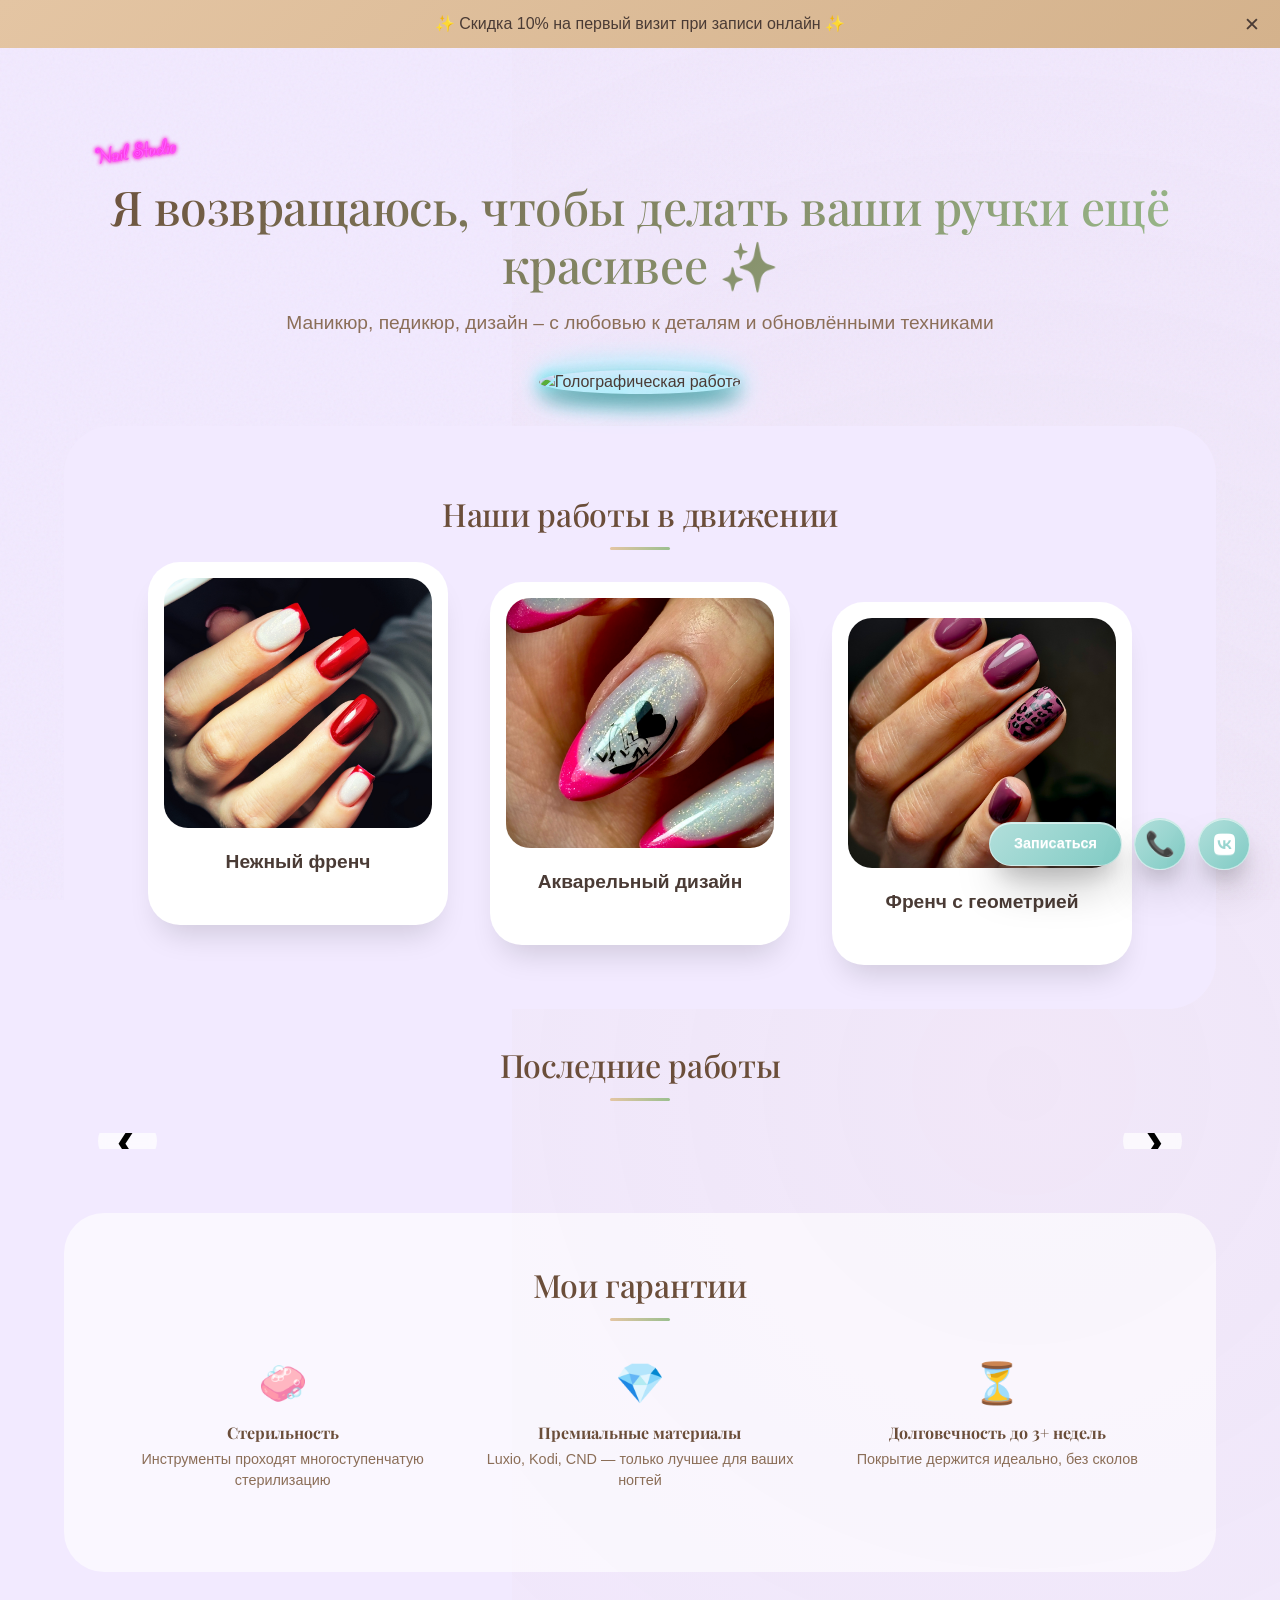
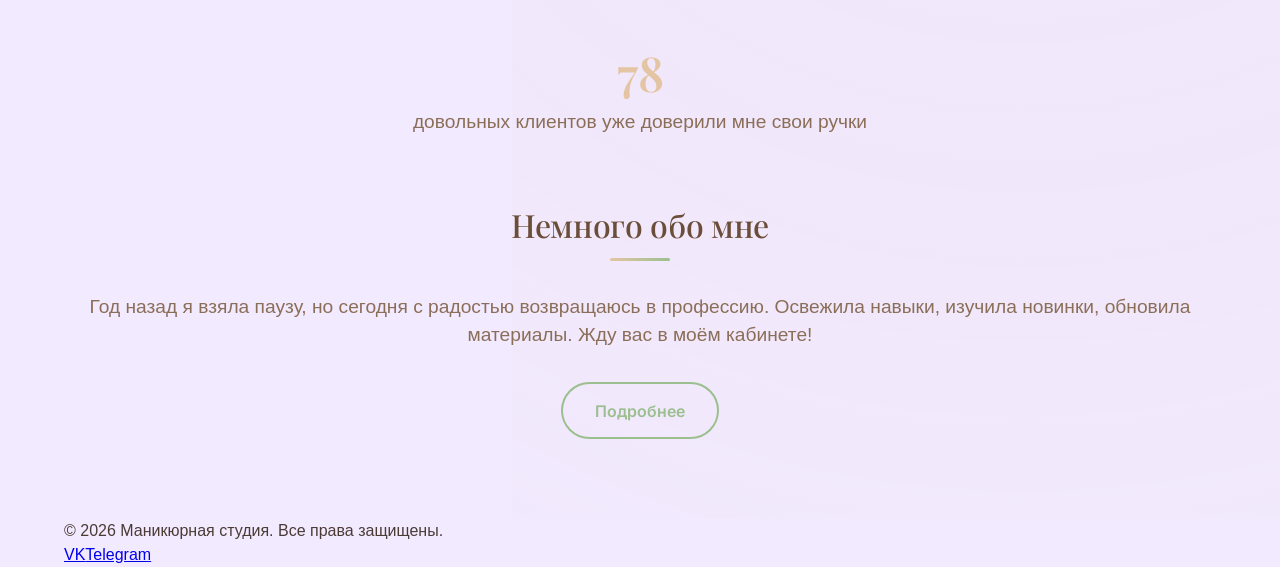
==== commit 0446795d: "Update index.html" ====
--- a/index.html
+++ b/index.html
@@ -49,15 +49,15 @@
             <h1 id="heroTitle" class="nail-liquid-hero">Я возвращаюсь, чтобы делать ваши ручки ещё красивее ✨</h1>
             <p id="heroText">Маникюр, педикюр, дизайн – с любовью к деталям</p>
 
-<!-- СЕКЦИЯ ГОЛОГРАФИЧЕСКОГО ПОДИУМА -->
-<section class="hologram-podium">
-    <div class="podium-container">
-        <div class="podium-cylinder">...</div>
-        <div class="hologram-stage">
-            <div class="glow-mist" id="glowMist"></div>
-            <div class="glow-particles" id="glowParticles"></div>
-            <img id="hologramImage" class="hologram-img" src="" alt="Голографическая работа">
-        </div>
+<!-- СЕКЦИЯ ГОЛОГРАФИЧЕСКОЙ ПРОЕКЦИИ (БЕЗ ПОДИУМА И ФОНА) -->
+<section class="hologram-section">
+    <div class="hologram-container">
+        <!-- ТУМАН И ЧАСТИЦЫ -->
+        <div class="glow-mist" id="glowMist"></div>
+        <div class="glow-particles" id="glowParticles"></div>
+        
+        <!-- ФОТОГРАФИЯ -->
+        <img id="hologramImage" class="hologram-img" src="" alt="Голографическая работа">
     </div>
 </section>
             <!-- ДВИЖУЩИЕСЯ БЛОКИ ПО ДИАГОНАЛИ -->
--- a/style.css
+++ b/style.css
@@ -1209,30 +1209,48 @@
     filter: drop-shadow(0 0 8px cyan);
 }
 
-/* ПУЧКИ СВЕТА (ГОЛОГРАММА) */
-.light-beams {
+/* ========== РАССЕЯННОЕ СВЕЧЕНИЕ (ТУМАН + ЧАСТИЦЫ) ========== */
+.glow-mist {
+    position: absolute;
+    top: 50%;
+    left: 50%;
+    width: 200%;
+    height: 200%;
+    transform: translate(-50%, -50%);
+    background: radial-gradient(circle, rgba(0, 255, 255, 0.15), rgba(0, 255, 255, 0) 70%);
+    border-radius: 50%;
+    opacity: 0;
+    transition: opacity 0.4s ease;
+    pointer-events: none;
+    z-index: 5;
+    filter: blur(20px);
+}
+
+.glow-particles {
     position: absolute;
     top: 0;
     left: 0;
     width: 100%;
     height: 100%;
     pointer-events: none;
-    z-index: 5;
+    z-index: 6;
     opacity: 0;
     transition: opacity 0.2s;
 }
 
-.beam {
-    position: absolute;
-    bottom: 0;
-    left: 50%;
-    width: 4px;
-    height: 0;
-    background: linear-gradient(to top, cyan, rgba(0,255,255,0));
-    transform-origin: bottom center;
-    border-radius: 2px;
+.particle {
+    position: absolute;
+    background: radial-gradient(circle, cyan, rgba(0,255,255,0));
+    border-radius: 50%;
     filter: blur(2px);
-    animation: beamGrow 2s ease-out forwards;
+    opacity: 0.7;
+    animation: floatParticle 3s ease-in-out infinite;
+}
+
+@keyframes floatParticle {
+    0% { transform: translate(0, 0) scale(1); opacity: 0.6; }
+    50% { transform: translate(10px, -15px) scale(1.2); opacity: 0.9; }
+    100% { transform: translate(-5px, 5px) scale(1); opacity: 0.6; }
 }
 
 @keyframes beamGrow {
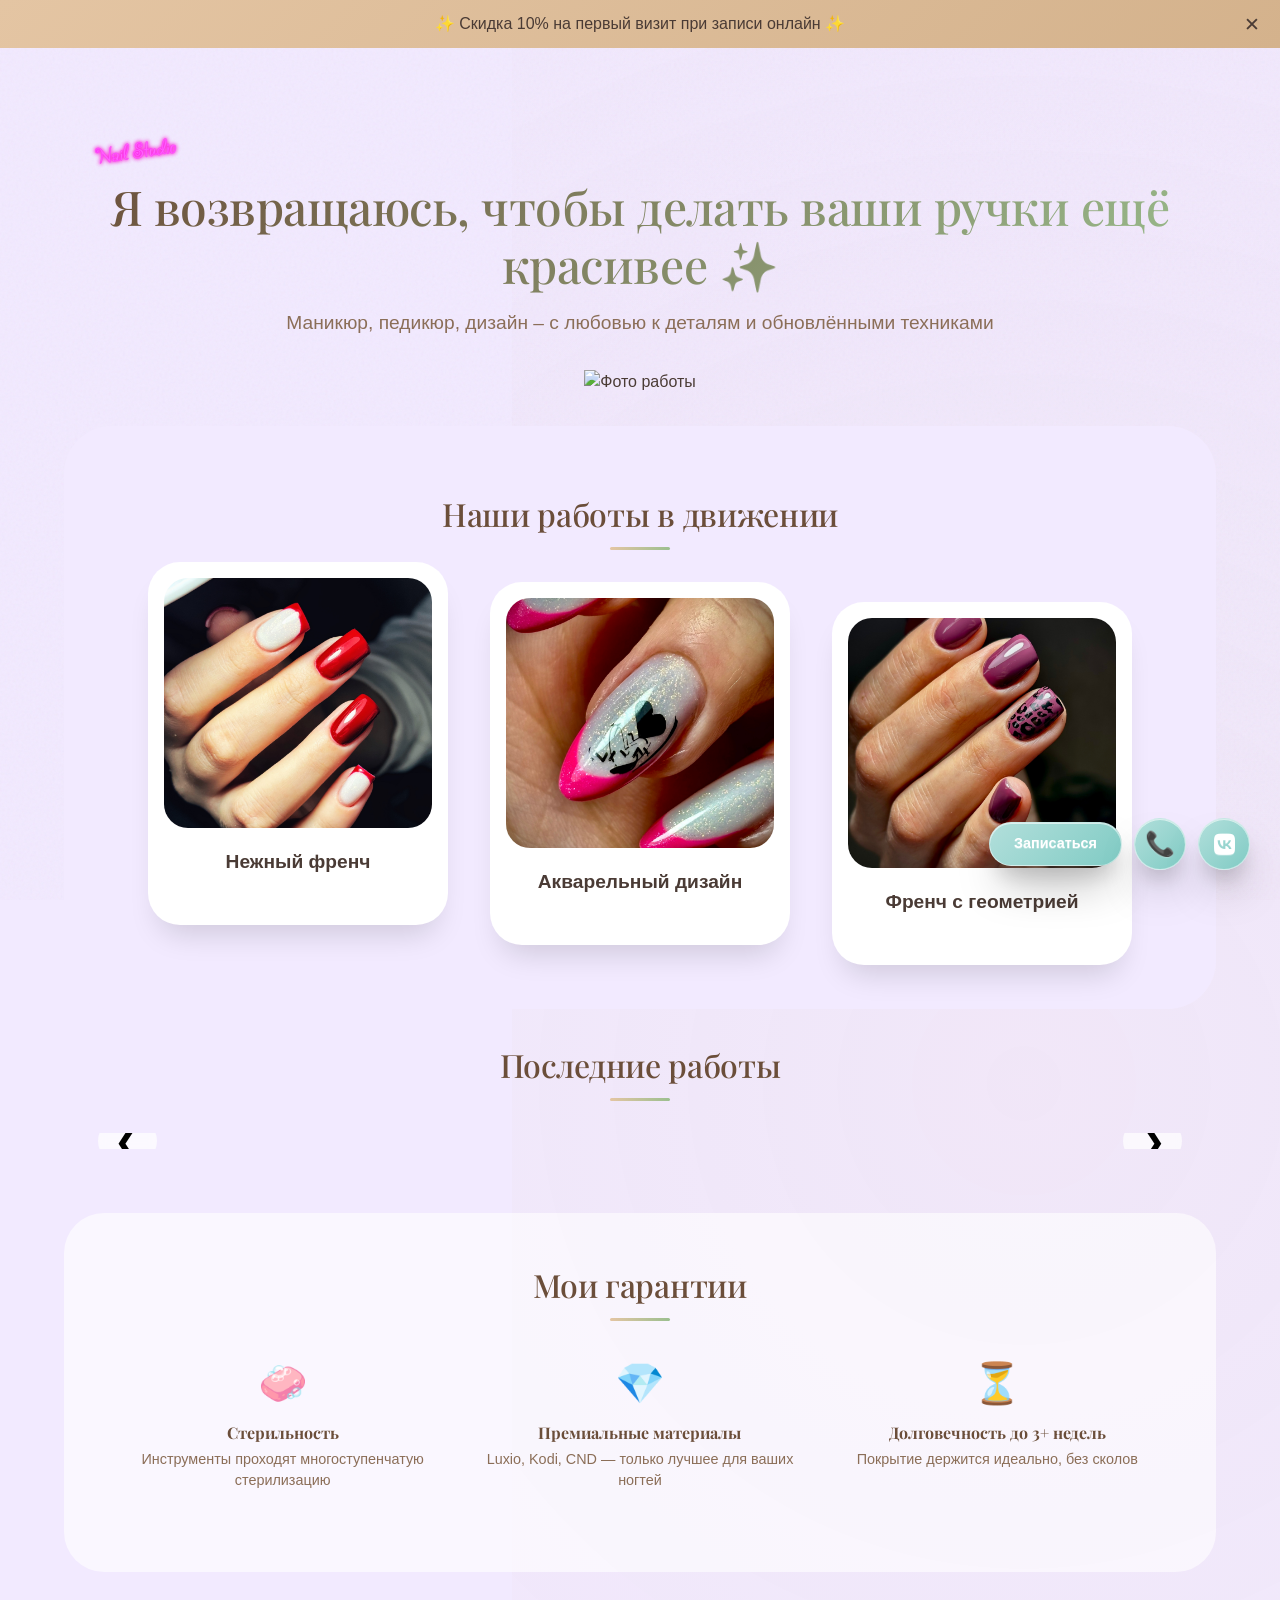
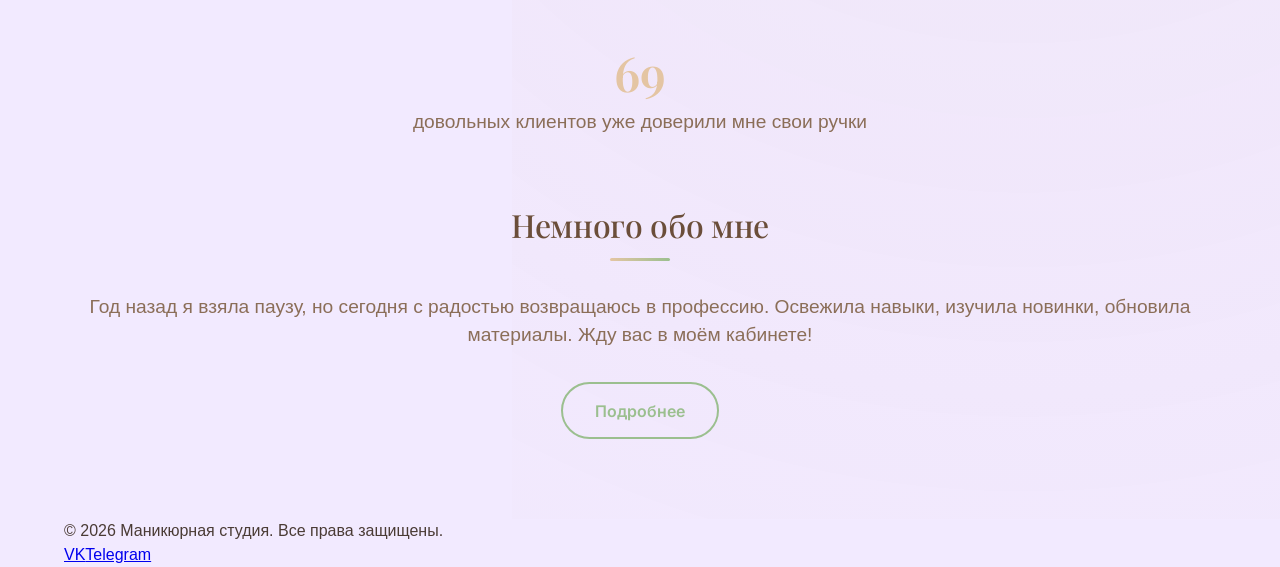
==== commit 29abe994: "Update index.html" ====
--- a/index.html
+++ b/index.html
@@ -50,14 +50,10 @@
             <p id="heroText">Маникюр, педикюр, дизайн – с любовью к деталям</p>
 
 <!-- СЕКЦИЯ ГОЛОГРАФИЧЕСКОЙ ПРОЕКЦИИ (БЕЗ ПОДИУМА И ФОНА) -->
-<section class="hologram-section">
-    <div class="hologram-container">
-        <!-- ТУМАН И ЧАСТИЦЫ -->
-        <div class="glow-mist" id="glowMist"></div>
-        <div class="glow-particles" id="glowParticles"></div>
-        
-        <!-- ФОТОГРАФИЯ -->
-        <img id="hologramImage" class="hologram-img" src="" alt="Голографическая работа">
+<!-- Блок с плавной сменой фото и статическим свечением -->
+<section class="glow-circle">
+    <div class="circle-container">
+        <img id="glowImage" class="glow-img" src="" alt="Фото работы">
     </div>
 </section>
             <!-- ДВИЖУЩИЕСЯ БЛОКИ ПО ДИАГОНАЛИ -->
--- a/style.css
+++ b/style.css
@@ -1117,115 +1117,57 @@
     margin: 2rem 0;             /* отступы, чтобы секция не прилипала к краям */
 }
 
-/* ========== ГОЛОГРАФИЧЕСКИЙ ПОДИУМ ========== */
-.hologram-podium {
-    background: radial-gradient(ellipse at 30% 40%, #0a0f1a, #010101);
-    padding: 80px 20px;
+/* ========== ГОЛОГРАФИЧЕСКАЯ ПРОЕКЦИЯ (БЕЗ ПОДИУМА) ========== */
+.hologram-section {
+    /* Нет фона — прозрачный, вписывается в любой фон сайта */
+    padding: 60px 20px;
     display: flex;
     justify-content: center;
     align-items: center;
-    overflow: hidden;
+}
+
+.hologram-container {
     position: relative;
-}
-
-.podium-container {
-    position: relative;
-    width: 600px;
-    max-width: 90vw;
-    height: auto;
-    display: flex;
-    flex-direction: column;
-    align-items: center;
-    justify-content: center;
-}
-
-/* 3D ЦИЛИНДРИЧЕСКИЙ ПОДИУМ (ЧЁРНЫЙ МАТОВЫЙ) */
-.podium-cylinder {
-    position: relative;
-    width: 100%;
-    height: 0;
-    padding-bottom: 40%; /* высота цилиндра относительно ширины */
-    margin-bottom: 40px;
-}
-
-.podium-top {
-    position: absolute;
-    top: 0;
-    left: 0;
-    width: 100%;
-    height: 100%;
-    background: radial-gradient(ellipse at 30% 30%, #2a2a2a, #0a0a0a);
-    border-radius: 50%;
-    box-shadow: 0 0 0 2px rgba(255,255,255,0.05), inset 0 5px 10px rgba(0,0,0,0.5);
-    z-index: 2;
-}
-
-.podium-body {
-    position: absolute;
-    top: 45%;
-    left: 5%;
-    width: 90%;
-    height: 55%;
-    background: linear-gradient(to bottom, #1a1a1a, #050505);
-    border-radius: 0 0 50% 50%;
-    z-index: 1;
-    box-shadow: 0 15px 25px rgba(0,0,0,0.6);
-}
-
-.podium-shadow {
-    position: absolute;
-    bottom: -20px;
-    left: 10%;
-    width: 80%;
-    height: 25px;
-    background: radial-gradient(ellipse, rgba(0,0,0,0.7), transparent);
-    filter: blur(10px);
-    border-radius: 50%;
-    z-index: 0;
-}
-
-/* СЦЕНА ДЛЯ ФОТО И ГОЛОГРАММЫ */
-.hologram-stage {
-    position: absolute;
-    top: -10%;
-    left: 50%;
-    transform: translateX(-50%);
-    width: 35%;          /* размер фото 35% от ширины подиума */
+    width: 300px;          /* размер контейнера под фото */
+    max-width: 70vw;
     aspect-ratio: 1 / 1;
     display: flex;
     justify-content: center;
     align-items: center;
-    z-index: 10;
-}
-
+    margin: 0 auto;
+}
+
+/* ФОТОГРАФИЯ */
 .hologram-img {
     width: 100%;
     height: 100%;
     object-fit: cover;
     border-radius: 50%;
-    box-shadow: 0 0 30px rgba(0, 255, 255, 0.3), 0 10px 20px rgba(0,0,0,0.4);
+    box-shadow: 0 0 30px rgba(0, 255, 255, 0.3), 0 10px 20px rgba(0,0,0,0.2);
     opacity: 0;
     transition: opacity 0.5s ease;
     filter: drop-shadow(0 0 8px cyan);
-}
-
-/* ========== РАССЕЯННОЕ СВЕЧЕНИЕ (ТУМАН + ЧАСТИЦЫ) ========== */
+    position: relative;
+    z-index: 2;
+}
+
 .glow-mist {
     position: absolute;
     top: 50%;
     left: 50%;
-    width: 200%;
-    height: 200%;
+    width: 130%;
+    height: 130%;
     transform: translate(-50%, -50%);
-    background: radial-gradient(circle, rgba(0, 255, 255, 0.15), rgba(0, 255, 255, 0) 70%);
+    background: radial-gradient(circle, rgba(0, 255, 255, 0.25), rgba(0, 255, 255, 0) 80%);
     border-radius: 50%;
     opacity: 0;
     transition: opacity 0.4s ease;
     pointer-events: none;
-    z-index: 5;
+    z-index: 1;
     filter: blur(20px);
 }
 
+/* ЧАСТИЦЫ (светящаяся пыль) */
 .glow-particles {
     position: absolute;
     top: 0;
@@ -1233,7 +1175,7 @@
     width: 100%;
     height: 100%;
     pointer-events: none;
-    z-index: 6;
+    z-index: 3;
     opacity: 0;
     transition: opacity 0.2s;
 }
@@ -1253,66 +1195,9 @@
     100% { transform: translate(-5px, 5px) scale(1); opacity: 0.6; }
 }
 
-@keyframes beamGrow {
-    0% { height: 0; opacity: 0; }
-    50% { height: 120px; opacity: 0.8; }
-    100% { height: 120px; opacity: 0; }
-}
-
-/* КНОПКИ УПРАВЛЕНИЯ */
-.podium-controls {
-    display: flex;
-    justify-content: center;
-    gap: 2rem;
-    margin-top: 30px;
-    z-index: 20;
-    position: relative;
-}
-
-.ctrl-btn {
-    background: rgba(0, 0, 0, 0.6);
-    backdrop-filter: blur(8px);
-    border: 1px solid rgba(0, 255, 255, 0.5);
-    color: cyan;
-    font-size: 1.8rem;
-    width: 56px;
-    height: 56px;
-    border-radius: 50%;
-    cursor: pointer;
-    transition: all 0.2s;
-    display: flex;
-    align-items: center;
-    justify-content: center;
-}
-
-.ctrl-btn:hover {
-    background: rgba(0, 255, 255, 0.2);
-    transform: scale(1.05);
-    box-shadow: 0 0 15px cyan;
-}
-
-.photo-counter {
-    color: white;
-    font-family: monospace;
-    font-size: 1.2rem;
-    background: rgba(0,0,0,0.5);
-    padding: 0 1rem;
-    border-radius: 40px;
-    display: inline-flex;
-    align-items: center;
-}
-
-/* Адаптив */
+/* АДАПТИВ */
 @media (max-width: 768px) {
-    .podium-container {
-        width: 90vw;
-    }
-    .hologram-stage {
-        width: 45%;
-    }
-    .ctrl-btn {
-        width: 44px;
-        height: 44px;
-        font-size: 1.2rem;
+    .hologram-container {
+        width: 250px;
     }
 }
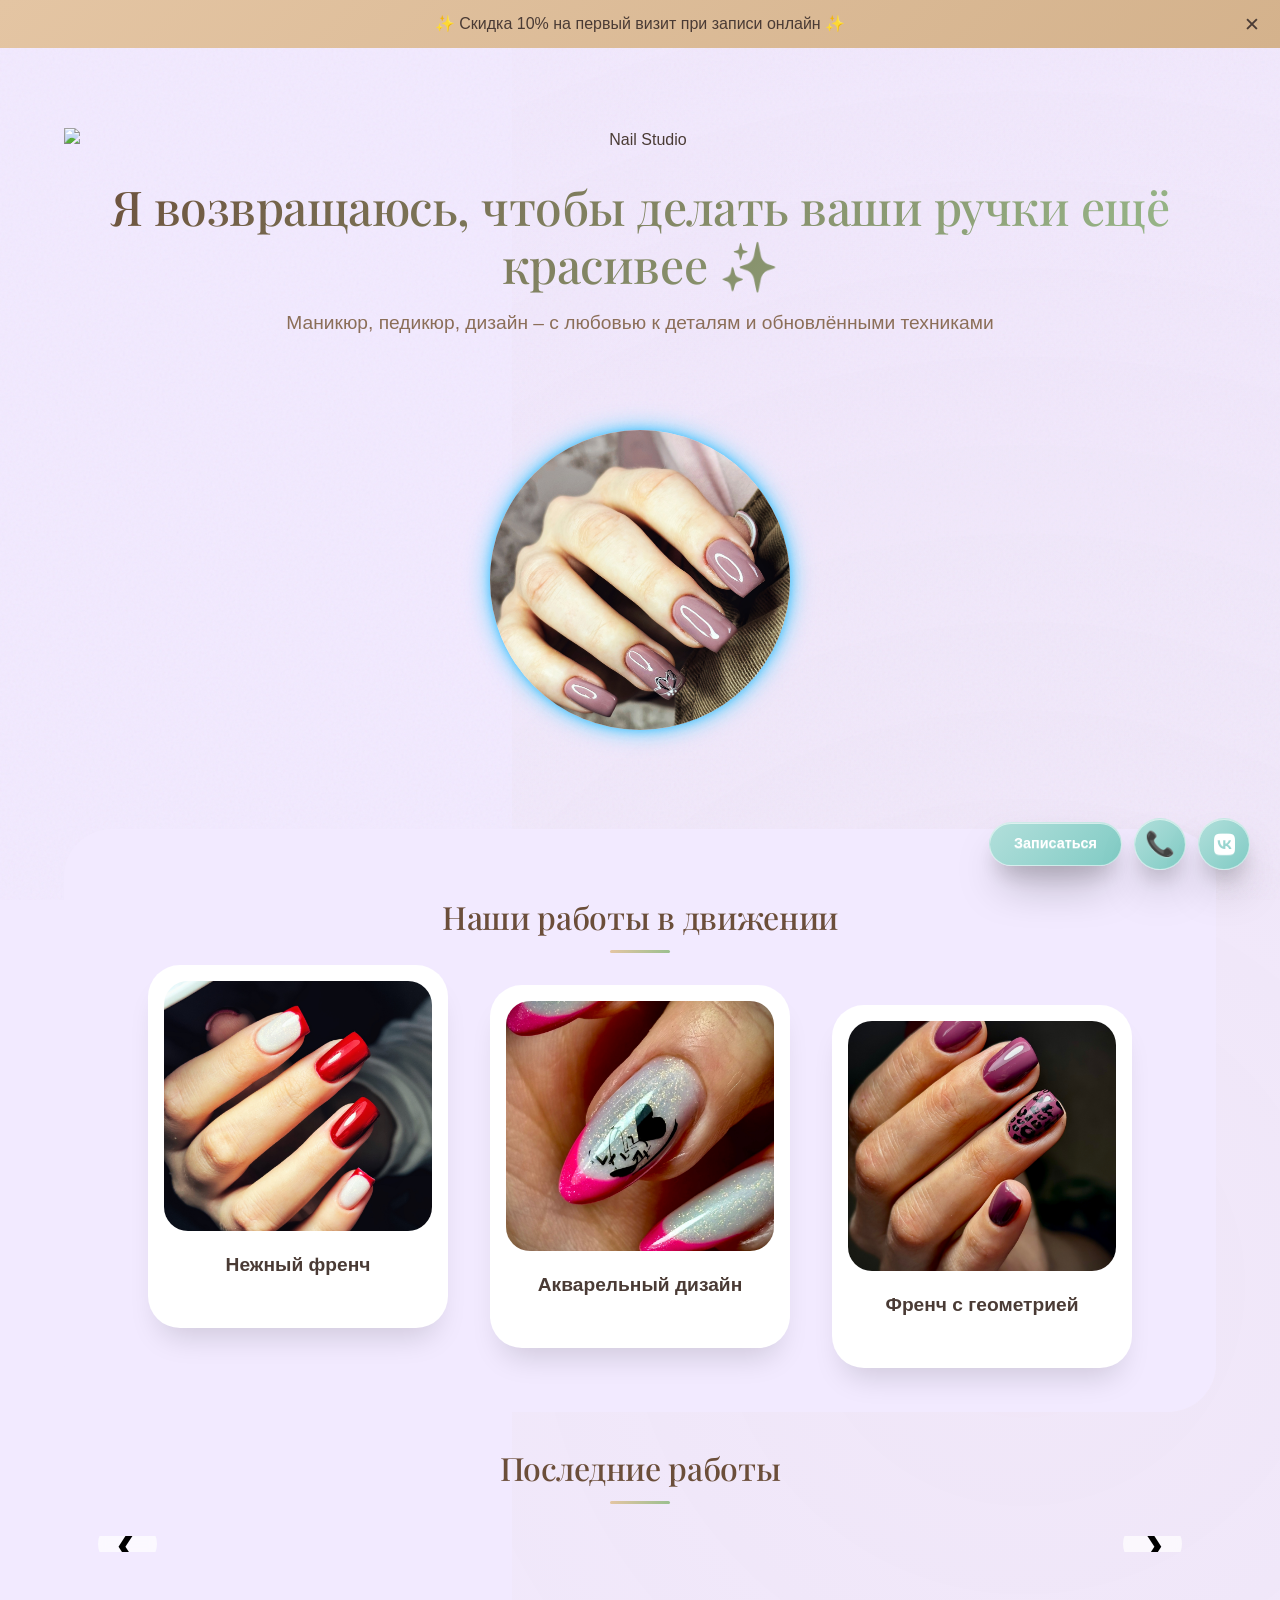
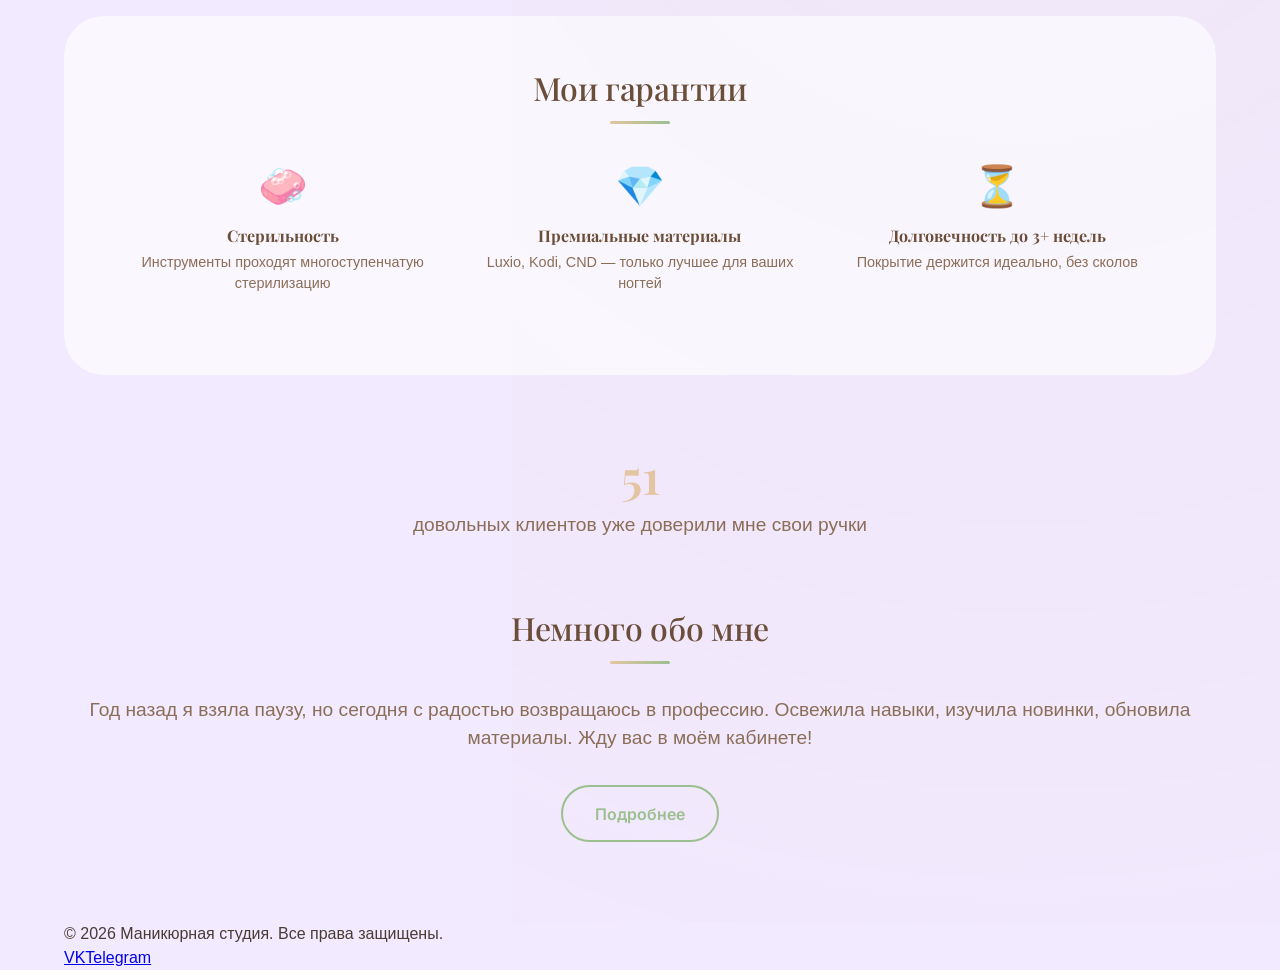
==== commit 3ba2a658: "Update index.html" ====
--- a/index.html
+++ b/index.html
@@ -43,7 +43,7 @@
         <div class="container hero-content">
             <!-- ЛОГОТИП ТЕПЕРЬ ЗДЕСЬ -->
             <div class="hero-logo">
-                <img src="images/logo.png" alt="Nail Studio" class="logo-image">
+                <img src="images/Logot.png" alt="Nail Studio" class="logo-image">
             </div>
             
             <h1 id="heroTitle" class="nail-liquid-hero">Я возвращаюсь, чтобы делать ваши ручки ещё красивее ✨</h1>
--- a/style.css
+++ b/style.css
@@ -1151,33 +1151,32 @@
     z-index: 2;
 }
 
-.glow-mist {
-    position: absolute;
-    top: 50%;
-    left: 50%;
-    width: 130%;
-    height: 130%;
-    transform: translate(-50%, -50%);
-    background: radial-gradient(circle, rgba(0, 255, 255, 0.25), rgba(0, 255, 255, 0) 80%);
-    border-radius: 50%;
-    opacity: 0;
-    transition: opacity 0.4s ease;
-    pointer-events: none;
-    z-index: 1;
-    filter: blur(20px);
-}
-
-/* ЧАСТИЦЫ (светящаяся пыль) */
-.glow-particles {
-    position: absolute;
-    top: 0;
-    left: 0;
+/* Блок с постоянным свечением */
+.glow-circle {
+    padding: 60px 20px;
+    display: flex;
+    justify-content: center;
+    align-items: center;
+}
+
+.circle-container {
+    width: 300px;
+    max-width: 70vw;
+    aspect-ratio: 1 / 1;
+    margin: 0 auto;
+}
+
+.glow-img {
     width: 100%;
     height: 100%;
-    pointer-events: none;
-    z-index: 3;
-    opacity: 0;
-    transition: opacity 0.2s;
+    object-fit: cover;
+    border-radius: 50%;
+    transition: opacity 2s ease;
+    opacity: 1;
+    /* СТАТИЧЕСКОЕ СВЕЧЕНИЕ – меняйте цвет и интенсивность здесь */
+    box-shadow: 0 0 25px rgba(0, 200, 255, 0.7), 0 0 10px rgba(0, 150, 255, 0.5);
+    /* Можно добавить внутреннее свечение: */
+    /* box-shadow: inset 0 0 15px rgba(0,255,255,0.3), 0 0 25px cyan; */
 }
 
 .particle {
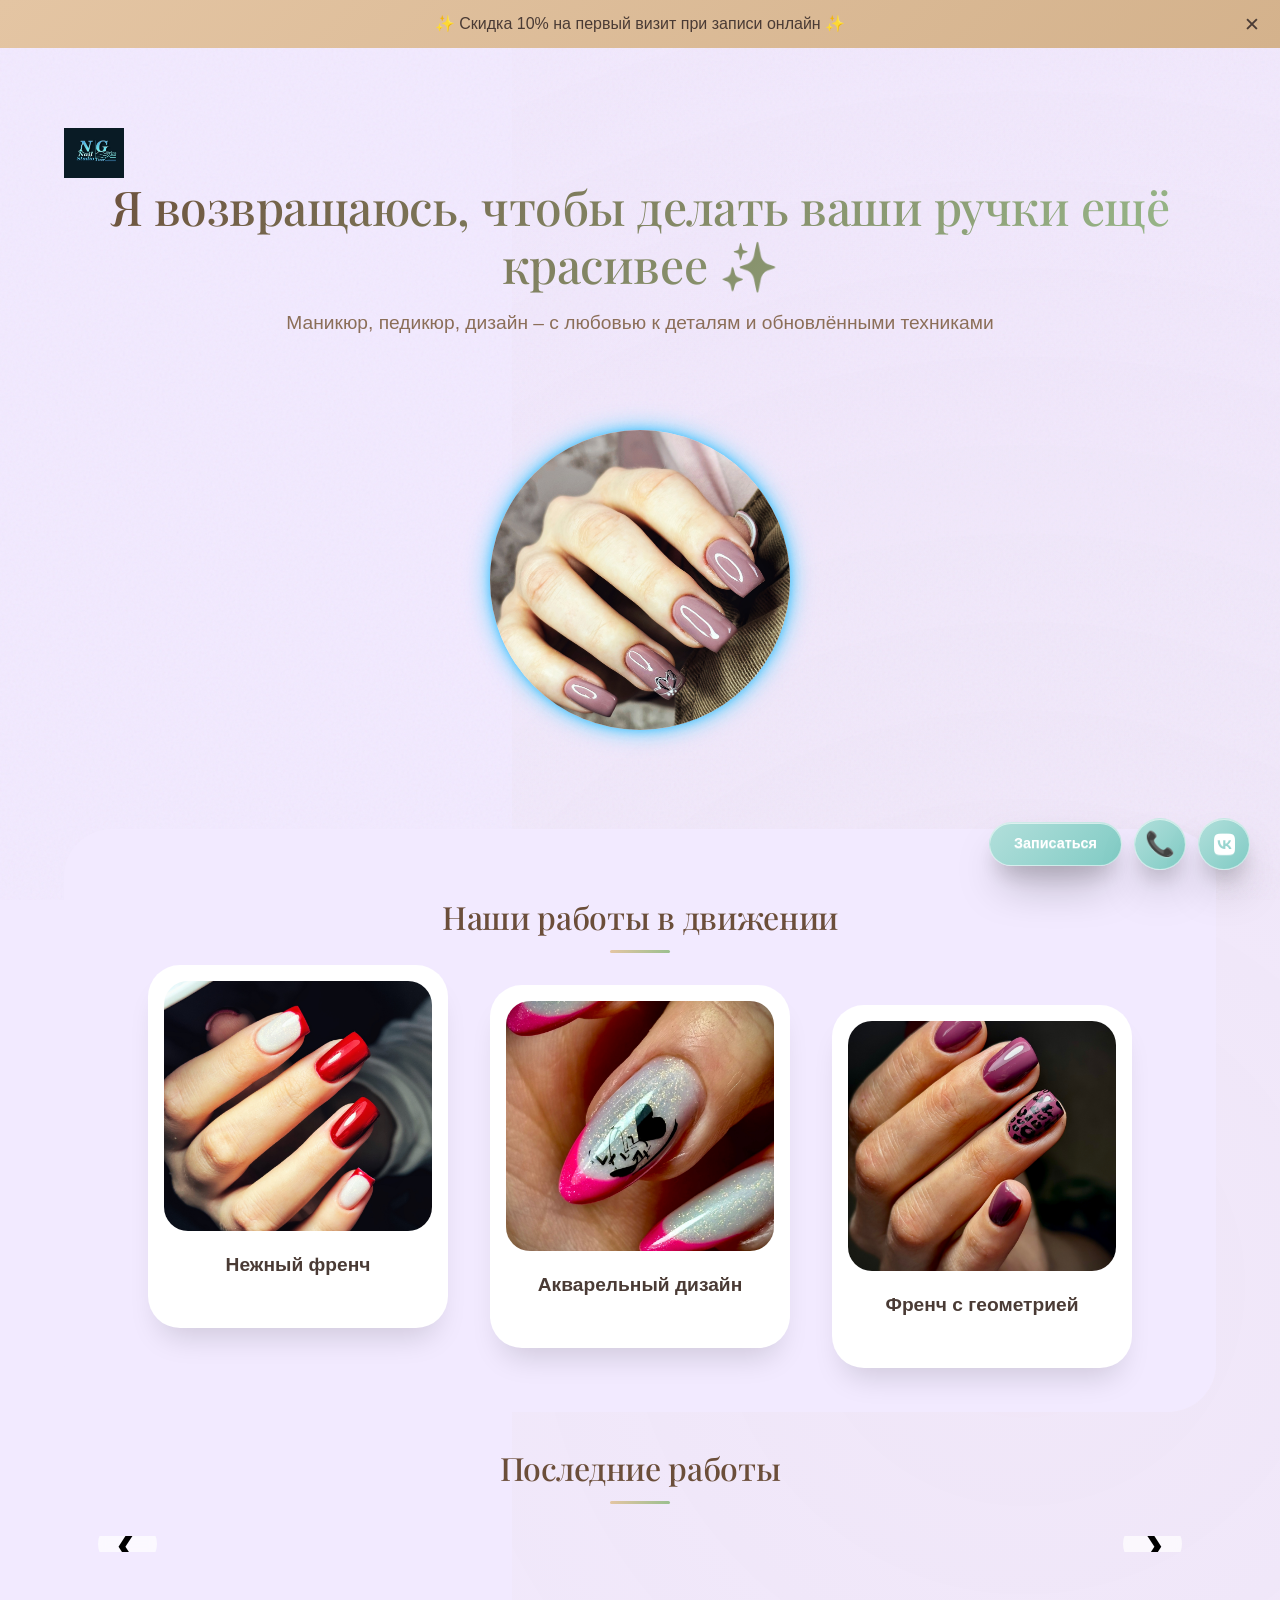
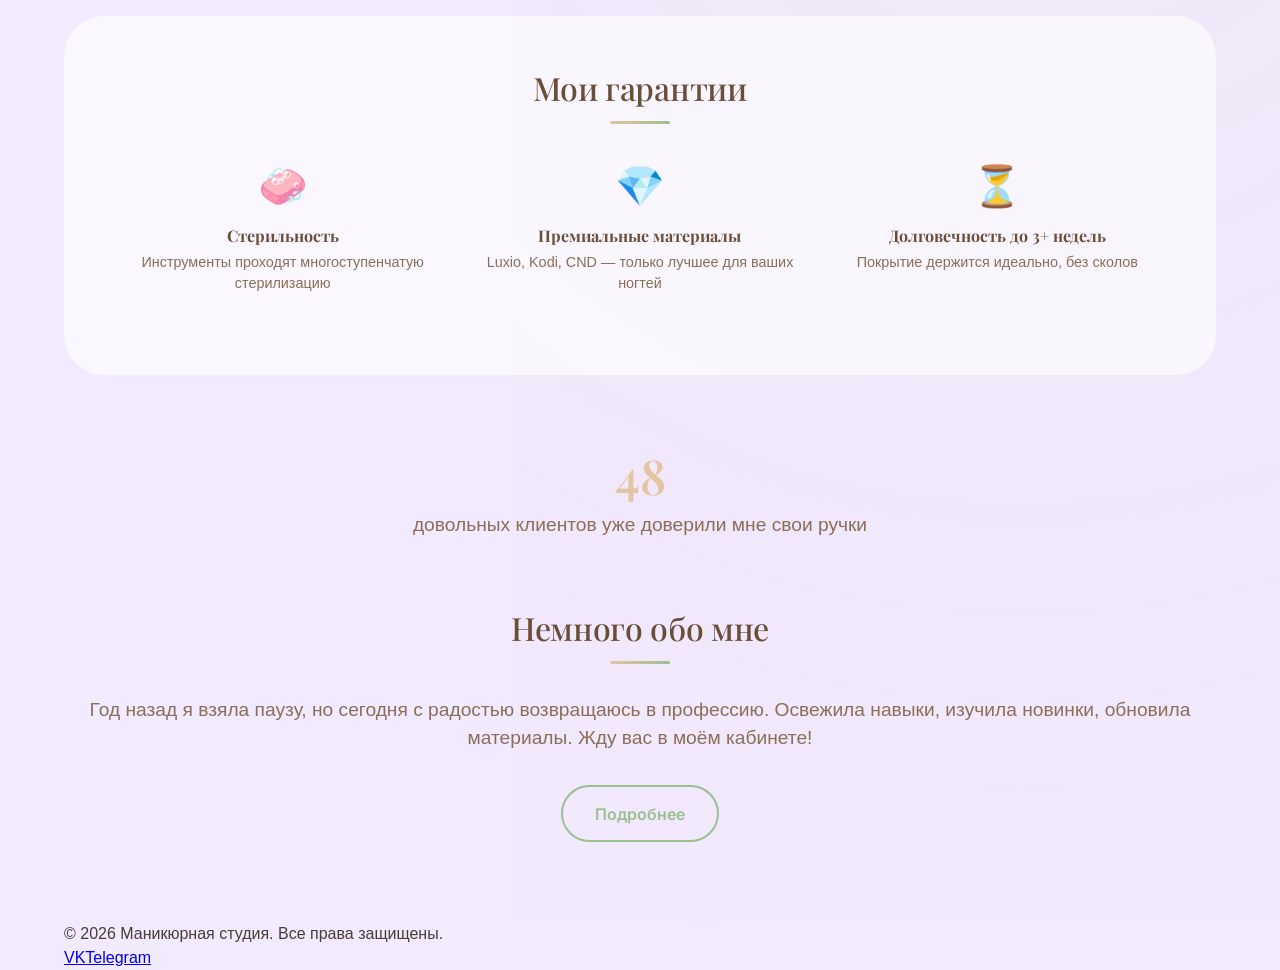
==== commit 63e7fb9e: "Update index.html" ====
--- a/index.html
+++ b/index.html
@@ -43,7 +43,7 @@
         <div class="container hero-content">
             <!-- ЛОГОТИП ТЕПЕРЬ ЗДЕСЬ -->
             <div class="hero-logo">
-                <img src="images/Logot.png" alt="Nail Studio" class="logo-image">
+                <img src="images/Logot.jpg" alt="Nail Studio" class="logo-image">
             </div>
             
             <h1 id="heroTitle" class="nail-liquid-hero">Я возвращаюсь, чтобы делать ваши ручки ещё красивее ✨</h1>
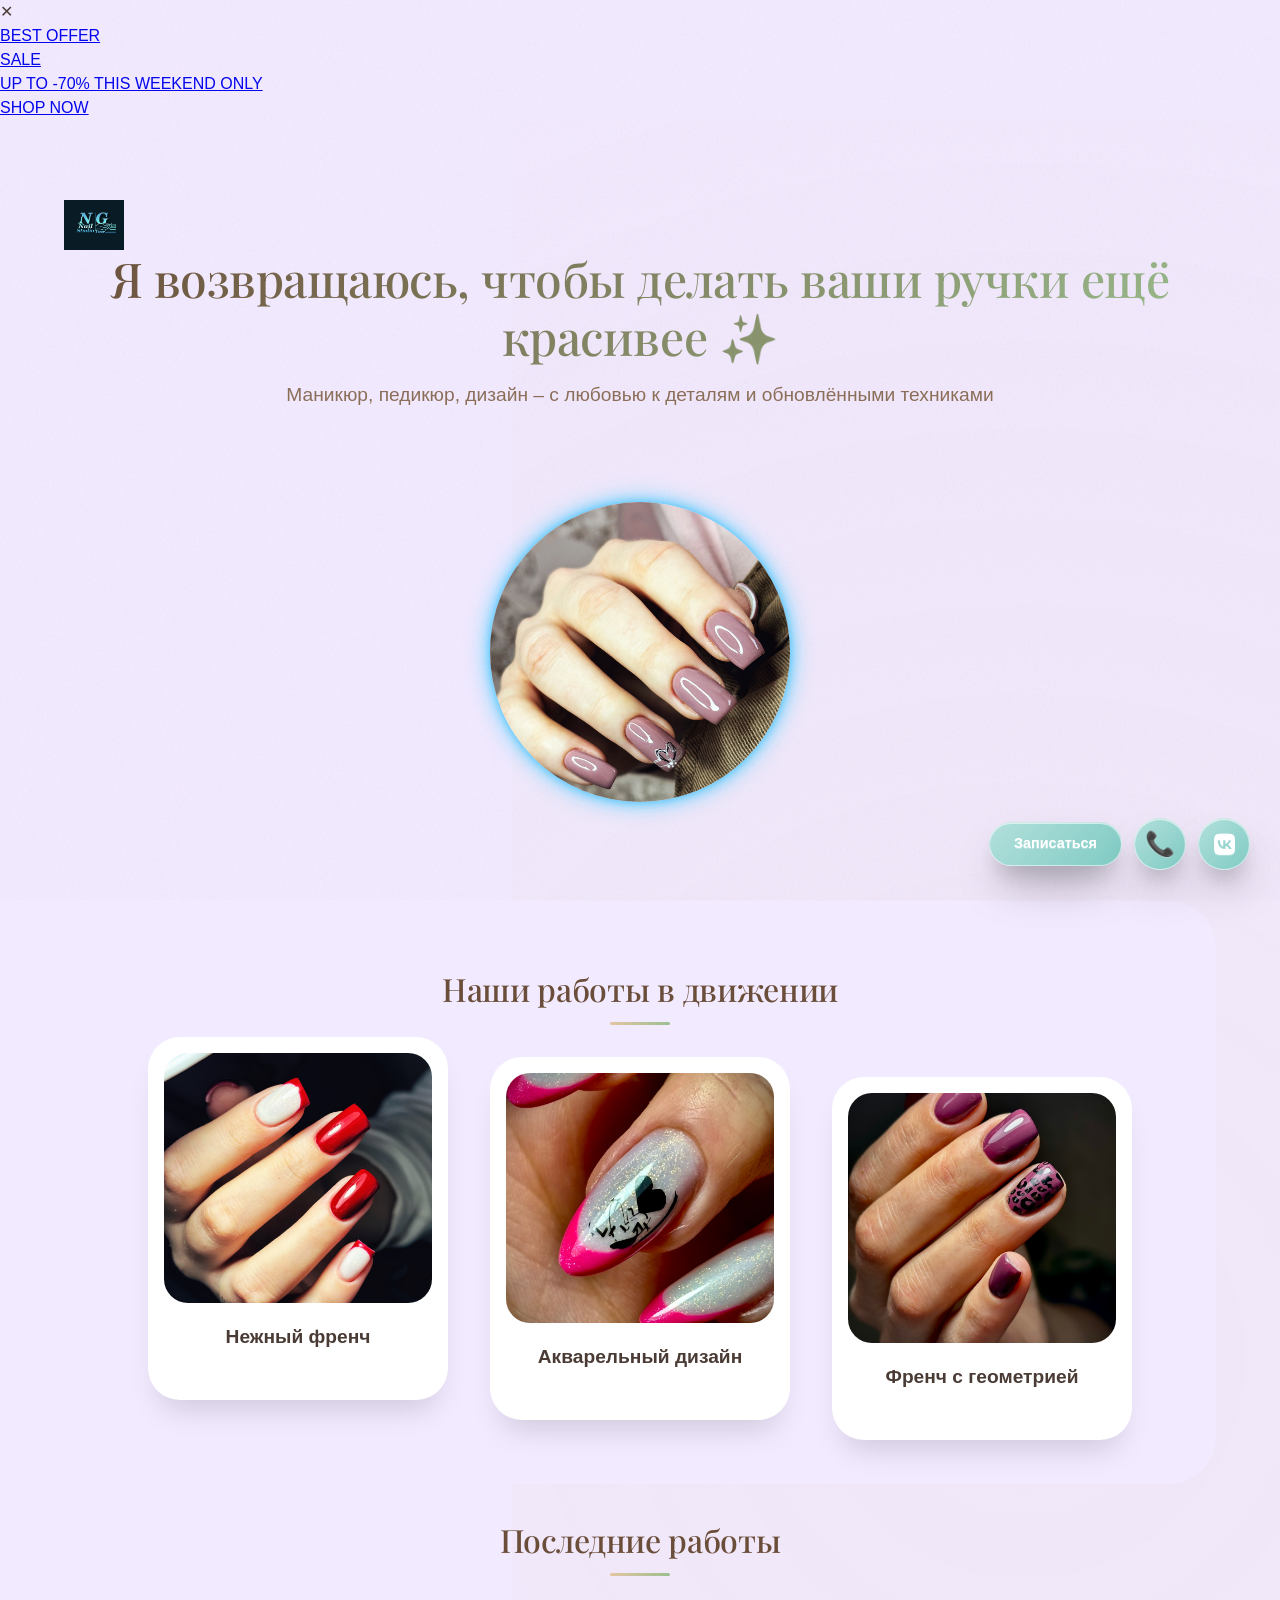
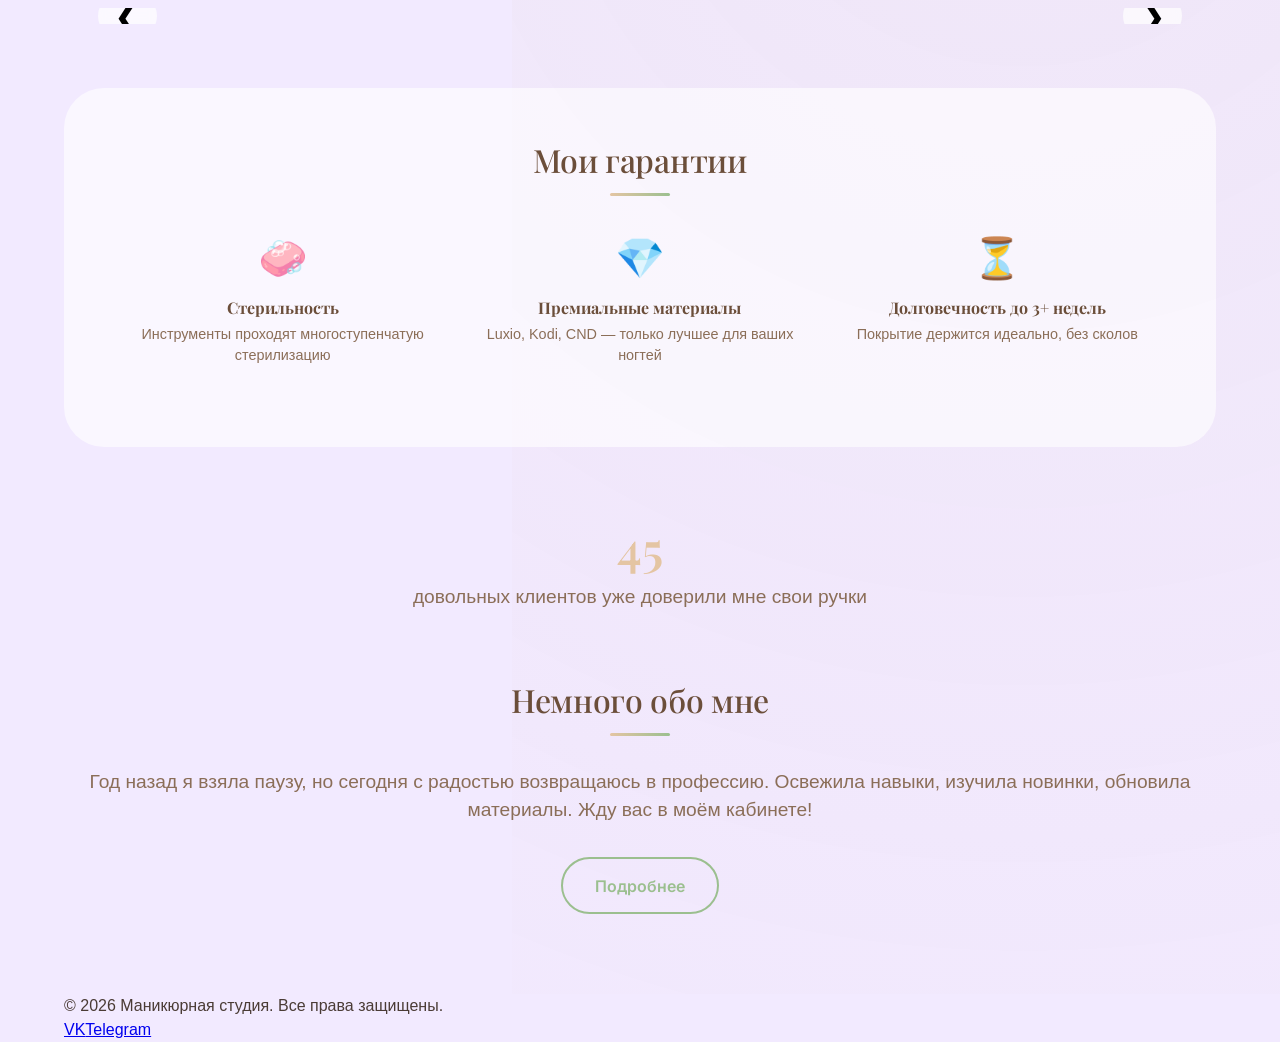
==== commit 744718d5: "Update index.html" ====
--- a/index.html
+++ b/index.html
@@ -30,10 +30,31 @@
 </head>
 <body>
 
-<!-- Акционный баннер -->
-<div class="promo-banner" id="promoBanner">
-    ✨ Скидка 10% на первый визит при записи онлайн ✨
-    <button class="close-banner" onclick="this.parentElement.style.display='none'">✕</button>
+<!-- ПРЕМИАЛЬНЫЙ АКЦИОННЫЙ БАННЕР -->
+<div class="premium-banner" id="premiumBanner">
+    <div class="banner-close" id="bannerClose">✕</div>
+    <a href="https://ваша-внешняя-ссылка.com" target="_blank" class="banner-link">
+        <div class="banner-inner">
+            <!-- Золотая рамка и декоративные элементы -->
+            <div class="gold-frame">
+                <div class="corner top-left"></div>
+                <div class="corner top-right"></div>
+                <div class="corner bottom-left"></div>
+                <div class="corner bottom-right"></div>
+            </div>
+            <div class="double-line"></div>
+            
+            <div class="banner-content">
+                <div class="offer-label">BEST OFFER</div>
+                <div class="sale-word">SALE</div>
+                <div class="discount-text">UP TO -70% <span>THIS WEEKEND ONLY</span></div>
+                <div class="shop-now-btn">SHOP NOW</div>
+            </div>
+            
+            <!-- Золотые круги (конфетти) -->
+            <div class="confetti"></div>
+        </div>
+    </a>
 </div>
 
 
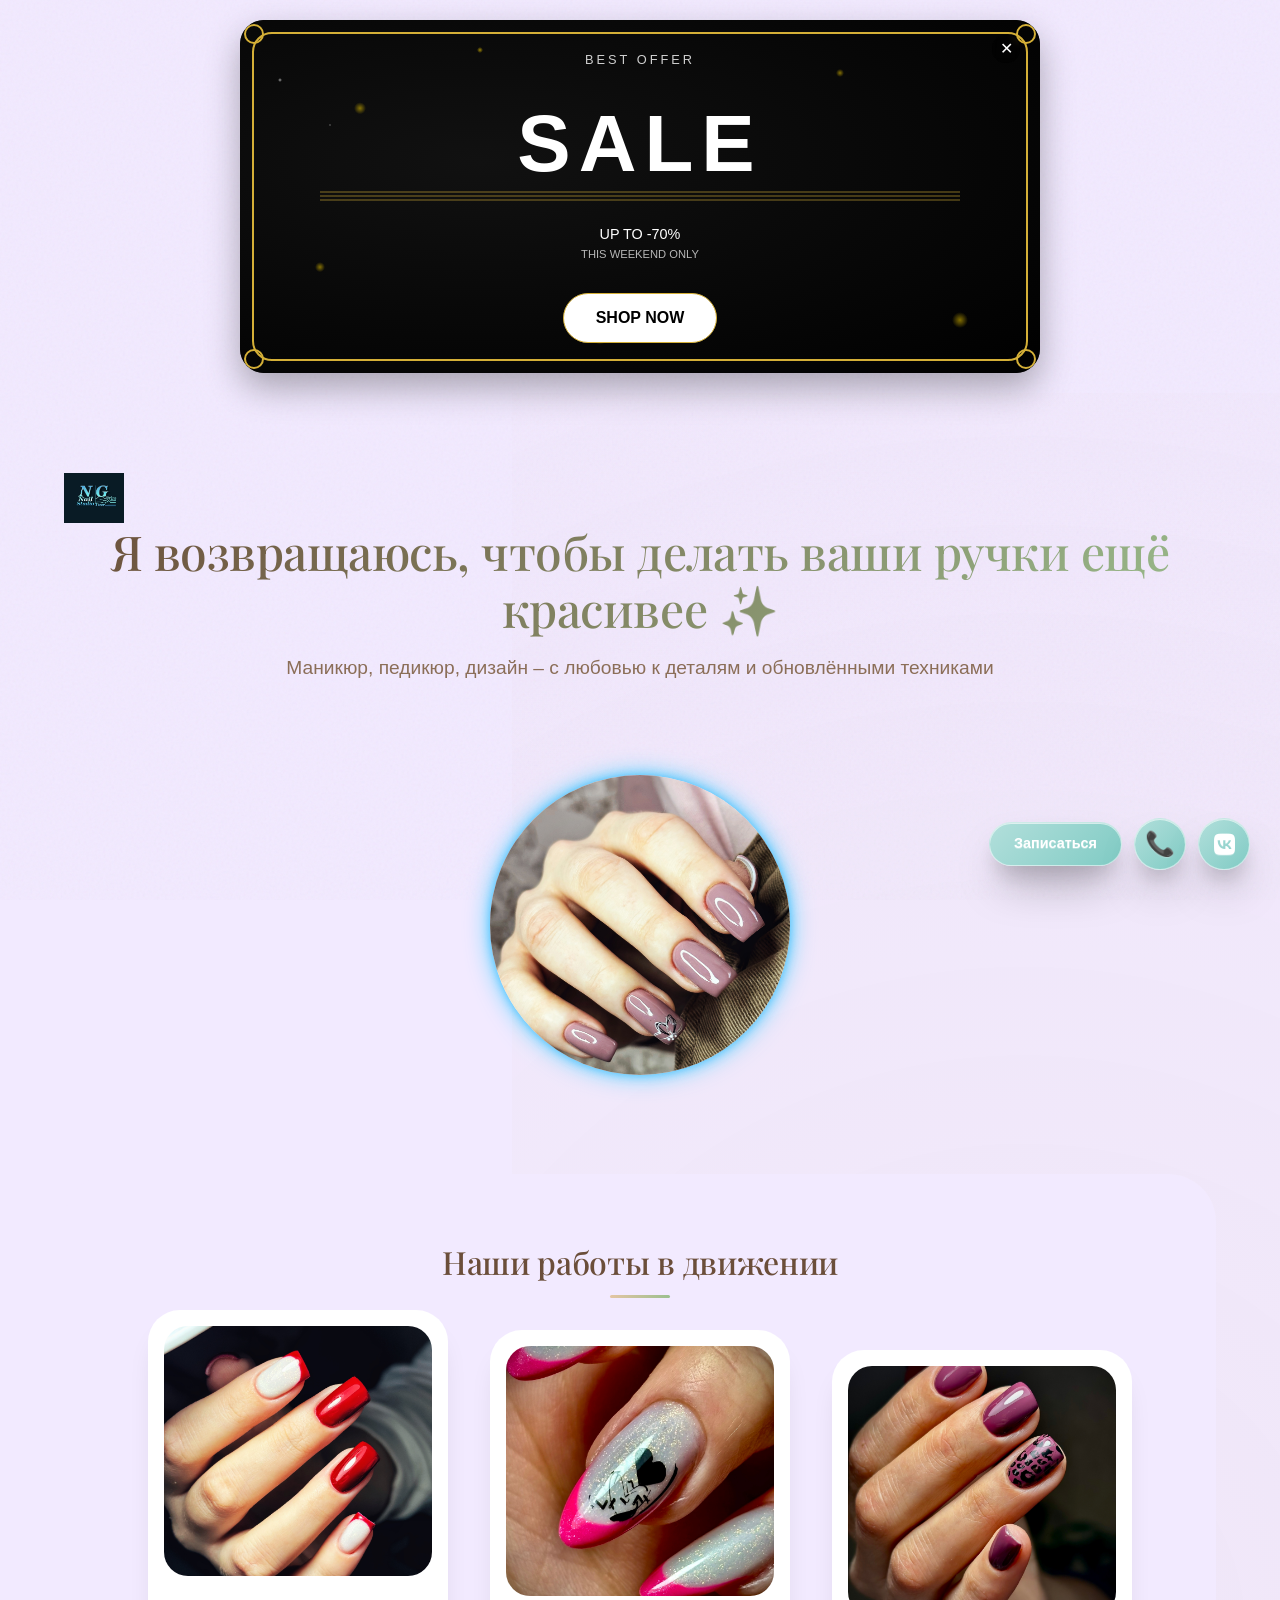
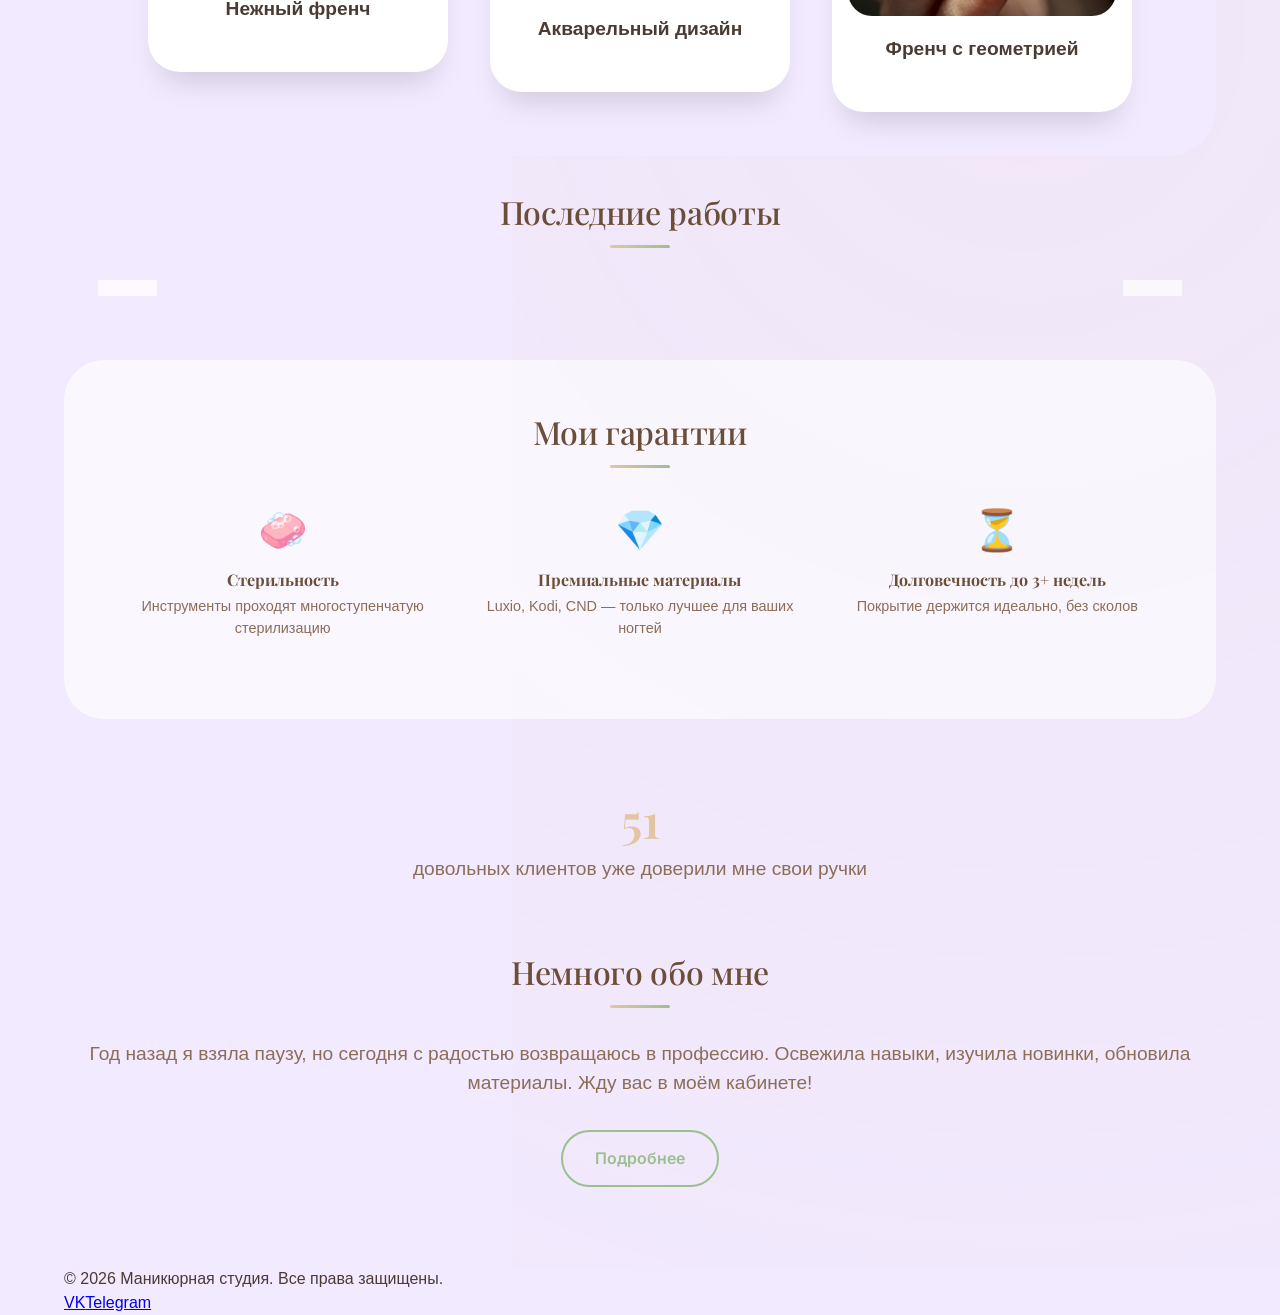
==== commit 88a75b44: "Update index.html" ====
--- a/index.html
+++ b/index.html
@@ -33,7 +33,7 @@
 <!-- ПРЕМИАЛЬНЫЙ АКЦИОННЫЙ БАННЕР -->
 <div class="premium-banner" id="premiumBanner">
     <div class="banner-close" id="bannerClose">✕</div>
-    <a href="https://ваша-внешняя-ссылка.com" target="_blank" class="banner-link">
+    <a href="https://vk.ru/garaeva_studio" target="_blank" class="banner-link">
         <div class="banner-inner">
             <!-- Золотая рамка и декоративные элементы -->
             <div class="gold-frame">
--- a/style.css
+++ b/style.css
@@ -257,17 +257,218 @@
     box-shadow: 0 8px 20px rgba(155, 191, 143, 0.2);
 }
 
-/* Акционная кнопка */
-.btn-accent {
-    background: linear-gradient(135deg, #e4c5a3, #d4b28c);
-    color: #4a3b35;
-    box-shadow: 0 4px 12px rgba(228,197,163,0.3);
-}
-
-.btn-accent:hover {
-    transform: translateY(-2px);
-    box-shadow: 0 8px 20px rgba(228,197,163,0.4);
-    filter: brightness(1.02);
+/* ========== ПРЕМИАЛЬНЫЙ БАННЕР ========== */
+.premium-banner {
+    position: relative;
+    width: 100%;
+    max-width: 800px;
+    margin: 20px auto;
+    background: #0a0a0a;
+    border-radius: 24px;
+    overflow: hidden;
+    box-shadow: 0 15px 35px rgba(0,0,0,0.3);
+    transition: all 0.3s ease;
+}
+
+.banner-link {
+    display: block;
+    text-decoration: none;
+    cursor: pointer;
+}
+
+.banner-inner {
+    position: relative;
+    padding: 30px 20px;
+    background: radial-gradient(ellipse at 30% 40%, #111, #000);
+    border-radius: 24px;
+    overflow: hidden;
+}
+
+/* Звёздное небо / мерцающие точки */
+.banner-inner::before {
+    content: '';
+    position: absolute;
+    top: 0;
+    left: 0;
+    width: 100%;
+    height: 100%;
+    background-image: 
+        radial-gradient(2px 2px at 20% 30%, #fff, rgba(0,0,0,0)),
+        radial-gradient(1px 1px at 60% 70%, #fff, rgba(0,0,0,0)),
+        radial-gradient(3px 3px at 80% 10%, gold, rgba(0,0,0,0));
+    background-size: 200px 200px, 150px 150px, 300px 300px;
+    background-repeat: no-repeat;
+    opacity: 0.6;
+    pointer-events: none;
+}
+
+/* Золотая рамка */
+.gold-frame {
+    position: absolute;
+    top: 12px;
+    left: 12px;
+    right: 12px;
+    bottom: 12px;
+    border: 2px solid #d4af37;
+    border-radius: 20px;
+    pointer-events: none;
+}
+
+.gold-frame .corner {
+    position: absolute;
+    width: 20px;
+    height: 20px;
+    border: 2px solid #d4af37;
+    border-radius: 50%;
+}
+
+.corner.top-left { top: -10px; left: -10px; }
+.corner.top-right { top: -10px; right: -10px; }
+.corner.bottom-left { bottom: -10px; left: -10px; }
+.corner.bottom-right { bottom: -10px; right: -10px; }
+
+/* Двойная линия в центре */
+.double-line {
+    position: absolute;
+    top: 50%;
+    left: 10%;
+    right: 10%;
+    height: 2px;
+    background: #d4af37;
+    transform: translateY(-50%);
+    box-shadow: 0 4px 0 #d4af37, 0 -4px 0 #d4af37;
+    opacity: 0.3;
+    pointer-events: none;
+}
+
+/* Контент баннера */
+.banner-content {
+    position: relative;
+    text-align: center;
+    z-index: 2;
+}
+
+.offer-label {
+    font-family: 'Montserrat', sans-serif;
+    font-size: 0.8rem;
+    letter-spacing: 3px;
+    color: white;
+    margin-bottom: 15px;
+    opacity: 0.8;
+}
+
+.sale-word {
+    font-family: 'Montserrat', sans-serif;
+    font-size: 5rem;
+    font-weight: 800;
+    color: white;
+    text-shadow: 
+        0 0 0 2px #d4af37,
+        0 0 0 4px #d4af37,
+        2px 2px 0 #d4af37;
+    letter-spacing: 8px;
+    margin: 10px 0;
+}
+
+.discount-text {
+    font-family: 'Montserrat', sans-serif;
+    font-size: 0.9rem;
+    color: white;
+    margin: 20px 0;
+}
+
+.discount-text span {
+    display: block;
+    font-size: 0.7rem;
+    opacity: 0.7;
+}
+
+.shop-now-btn {
+    display: inline-block;
+    background: white;
+    color: black;
+    font-family: 'Montserrat', sans-serif;
+    font-weight: 600;
+    padding: 12px 32px;
+    border-radius: 40px;
+    border: 1px solid #d4af37;
+    transition: all 0.2s;
+    cursor: pointer;
+    margin-top: 10px;
+}
+
+.shop-now-btn:hover {
+    background: #d4af37;
+    color: black;
+    transform: scale(1.02);
+}
+
+/* Конфетти (золотые круги) */
+.confetti {
+    position: absolute;
+    top: 0;
+    left: 0;
+    width: 100%;
+    height: 100%;
+    pointer-events: none;
+    background-image: 
+        radial-gradient(6px 6px at 15% 25%, gold, transparent),
+        radial-gradient(4px 4px at 75% 15%, gold, transparent),
+        radial-gradient(8px 8px at 90% 85%, gold, transparent),
+        radial-gradient(5px 5px at 10% 70%, gold, transparent),
+        radial-gradient(7px 7px at 45% 90%, gold, transparent);
+    background-repeat: no-repeat;
+    opacity: 0.5;
+}
+
+/* Кнопка закрытия */
+.banner-close {
+    position: absolute;
+    top: 15px;
+    right: 20px;
+    width: 28px;
+    height: 28px;
+    background: rgba(0,0,0,0.5);
+    border-radius: 50%;
+    display: flex;
+    align-items: center;
+    justify-content: center;
+    color: white;
+    font-size: 16px;
+    cursor: pointer;
+    z-index: 10;
+    transition: all 0.2s;
+    backdrop-filter: blur(4px);
+}
+
+.banner-close:hover {
+    background: rgba(0,0,0,0.8);
+    transform: scale(1.05);
+}
+
+/* Адаптивность */
+@media (max-width: 768px) {
+    .premium-banner {
+        margin: 10px;
+        max-width: calc(100% - 20px);
+    }
+    .sale-word {
+        font-size: 3rem;
+        letter-spacing: 4px;
+    }
+    .offer-label {
+        font-size: 0.7rem;
+    }
+    .discount-text {
+        font-size: 0.8rem;
+    }
+    .shop-now-btn {
+        padding: 8px 24px;
+        font-size: 0.9rem;
+    }
+    .banner-inner {
+        padding: 20px 15px;
+    }
 }
 
 /* Липкая кнопка для мобильных */
